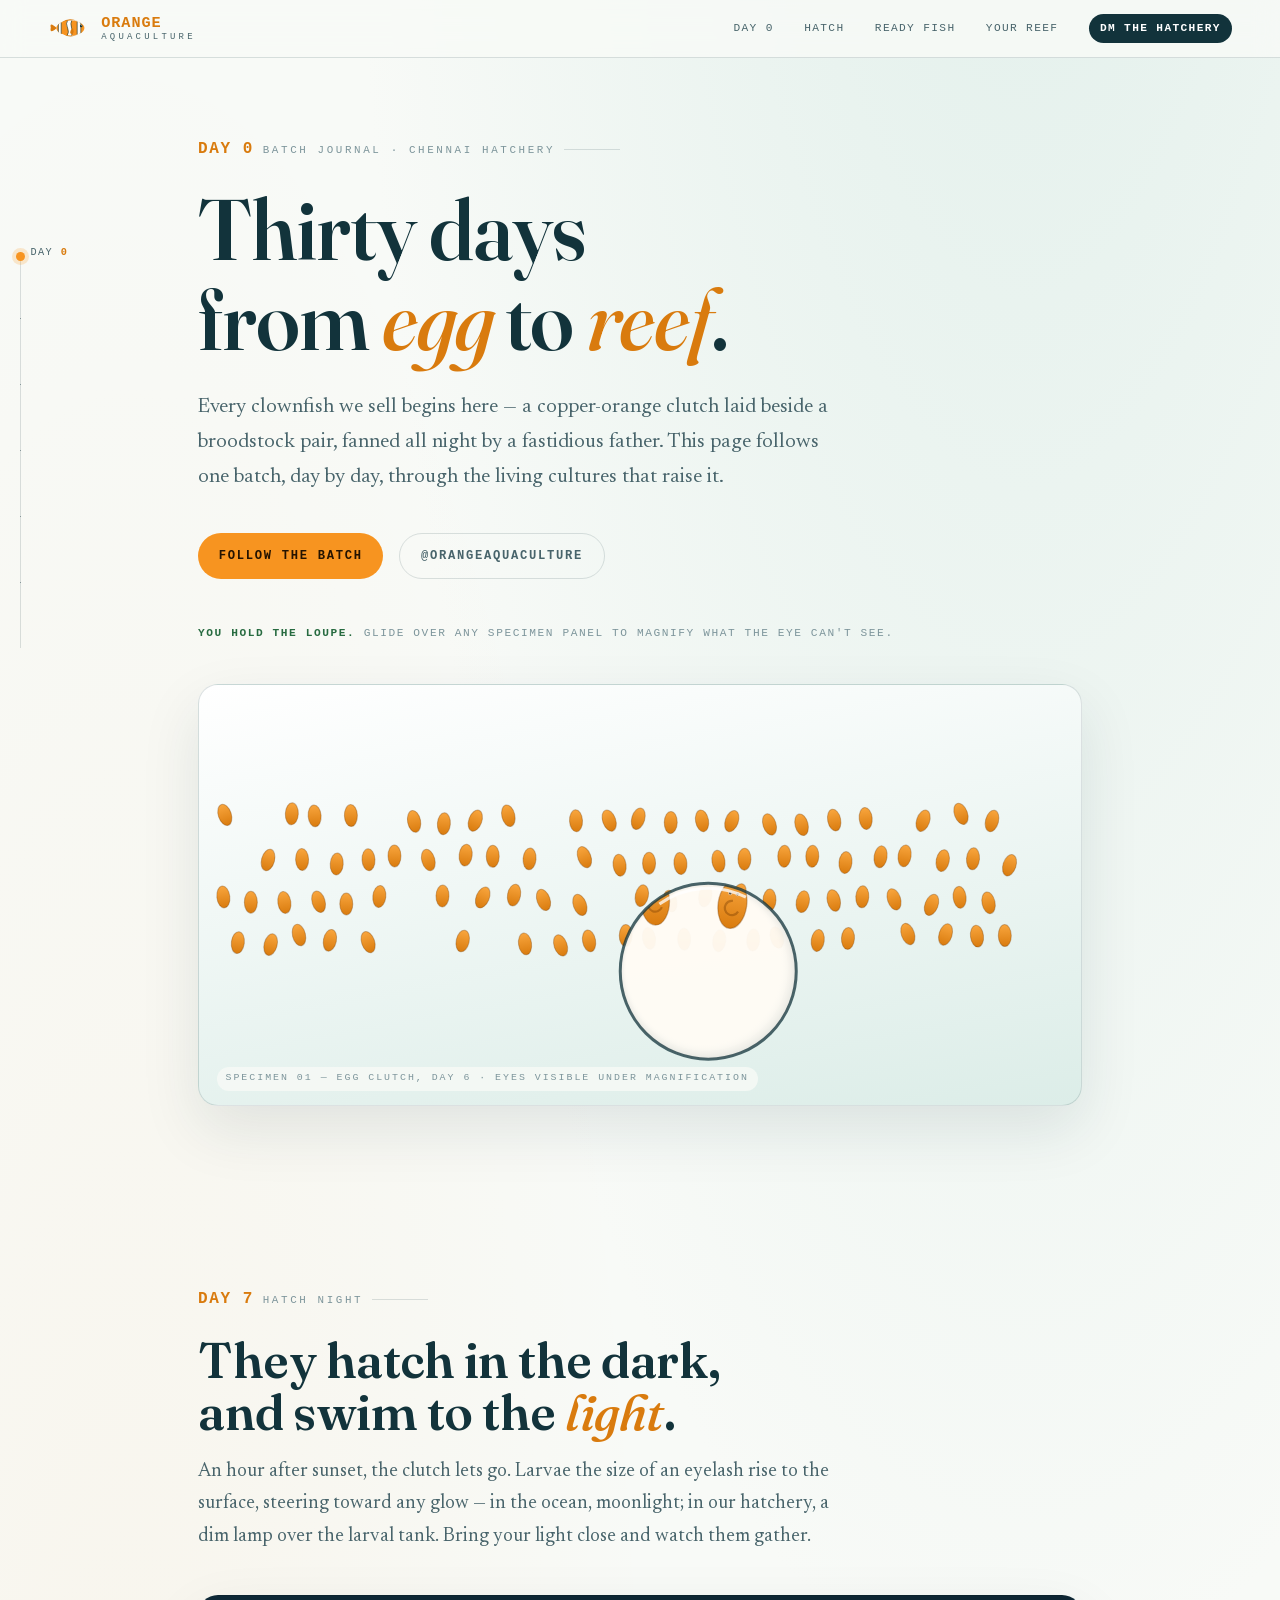
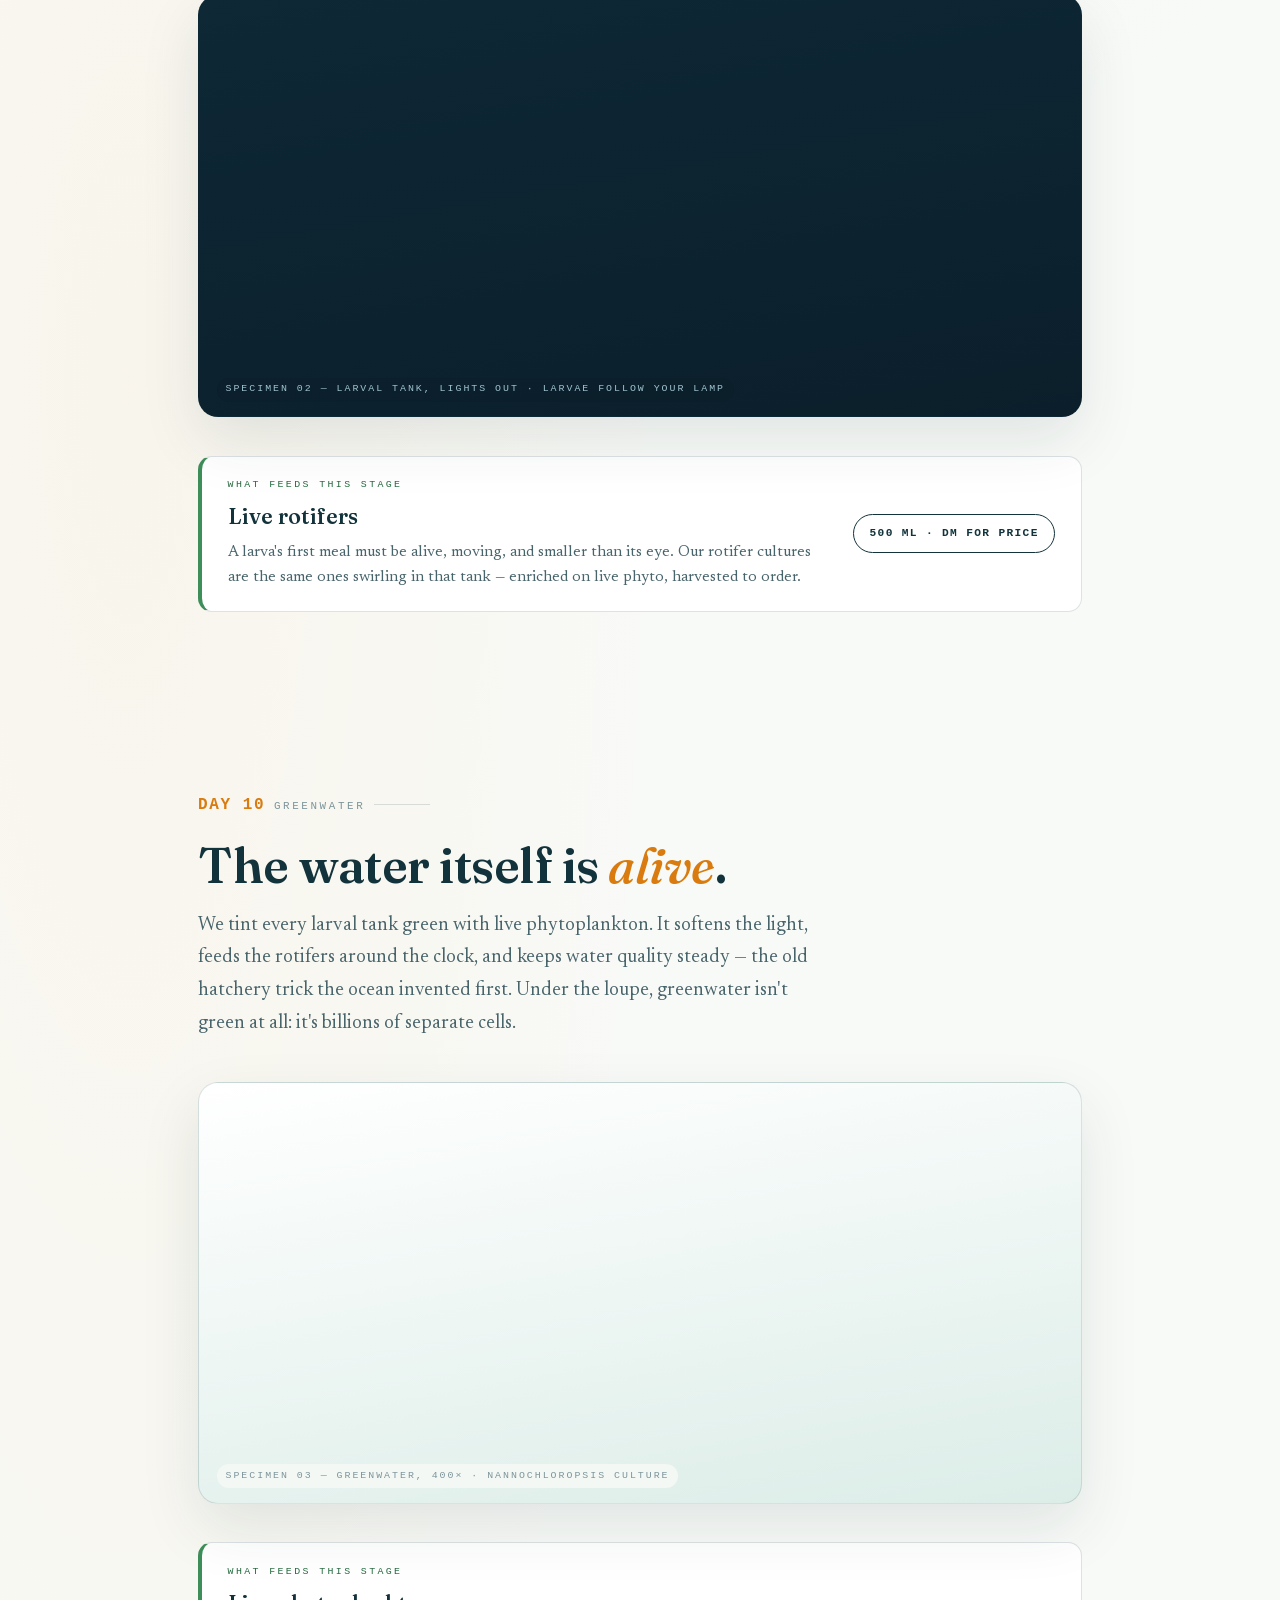
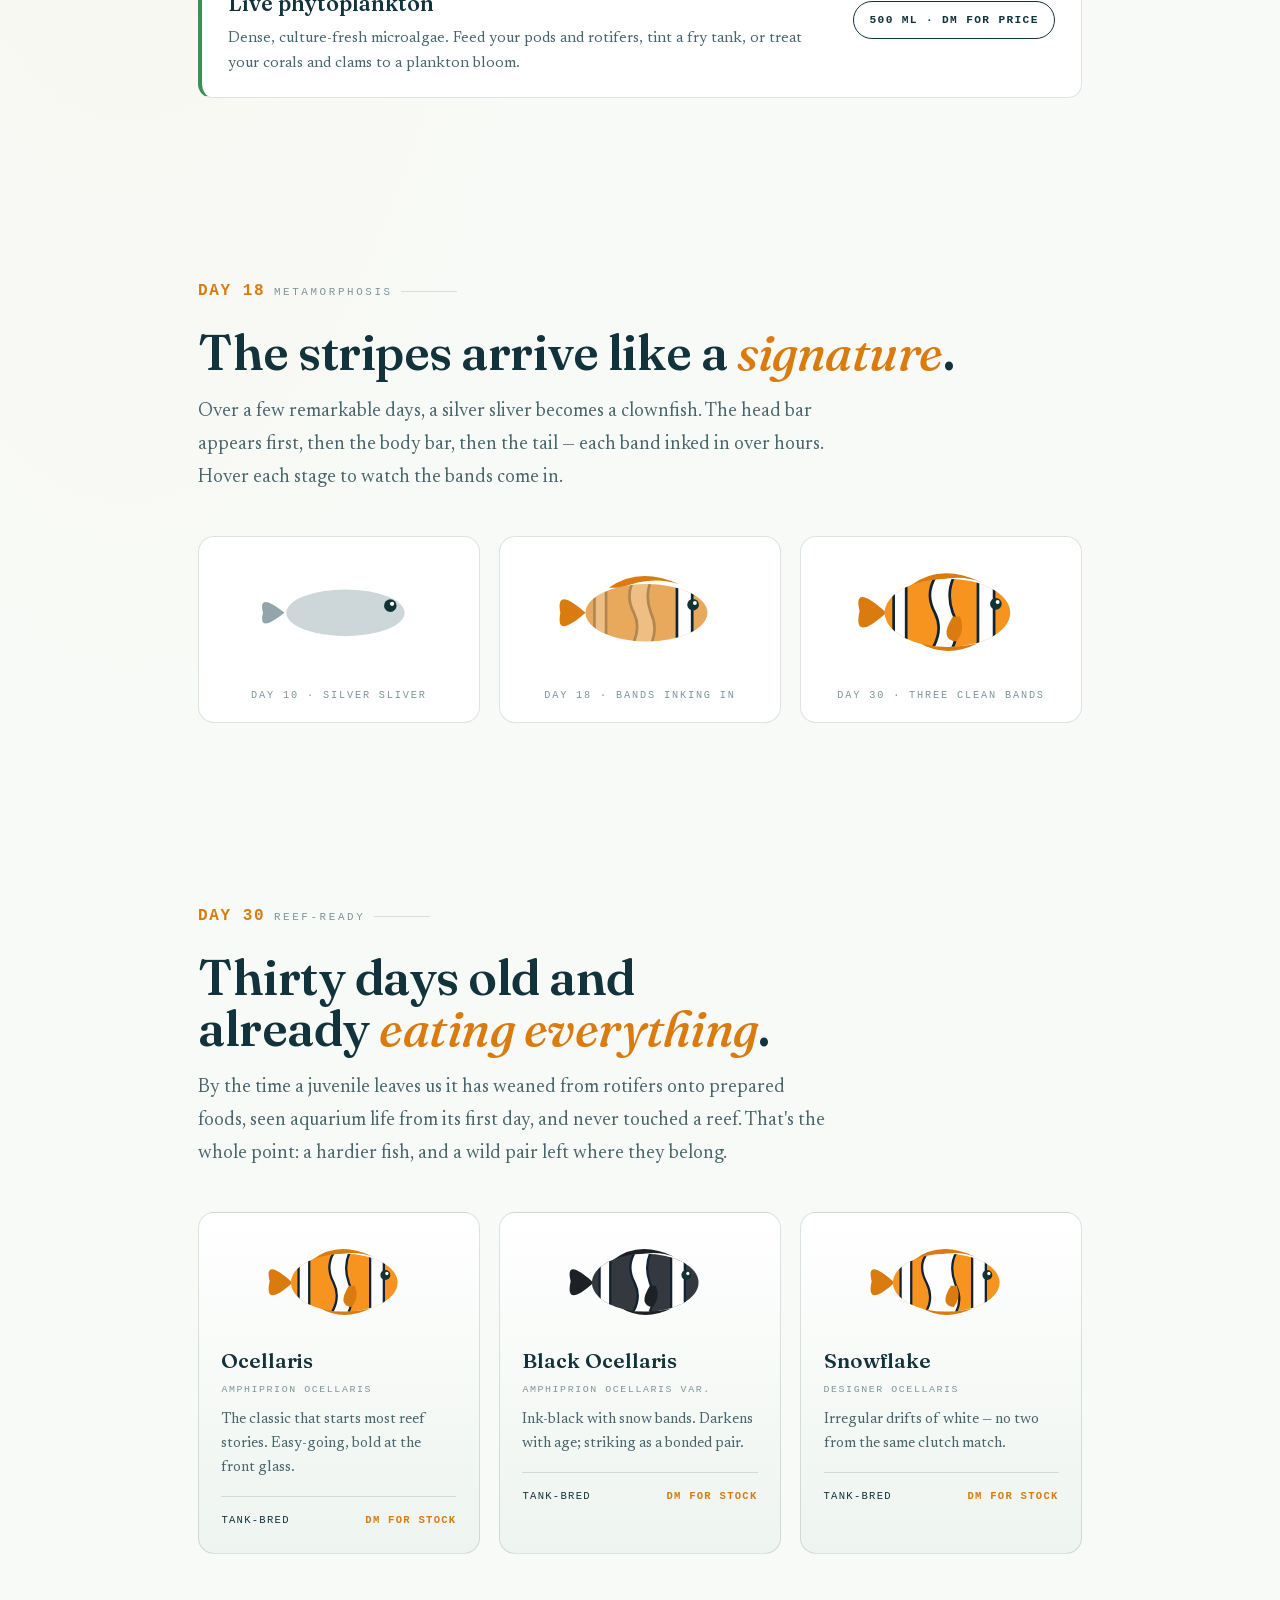
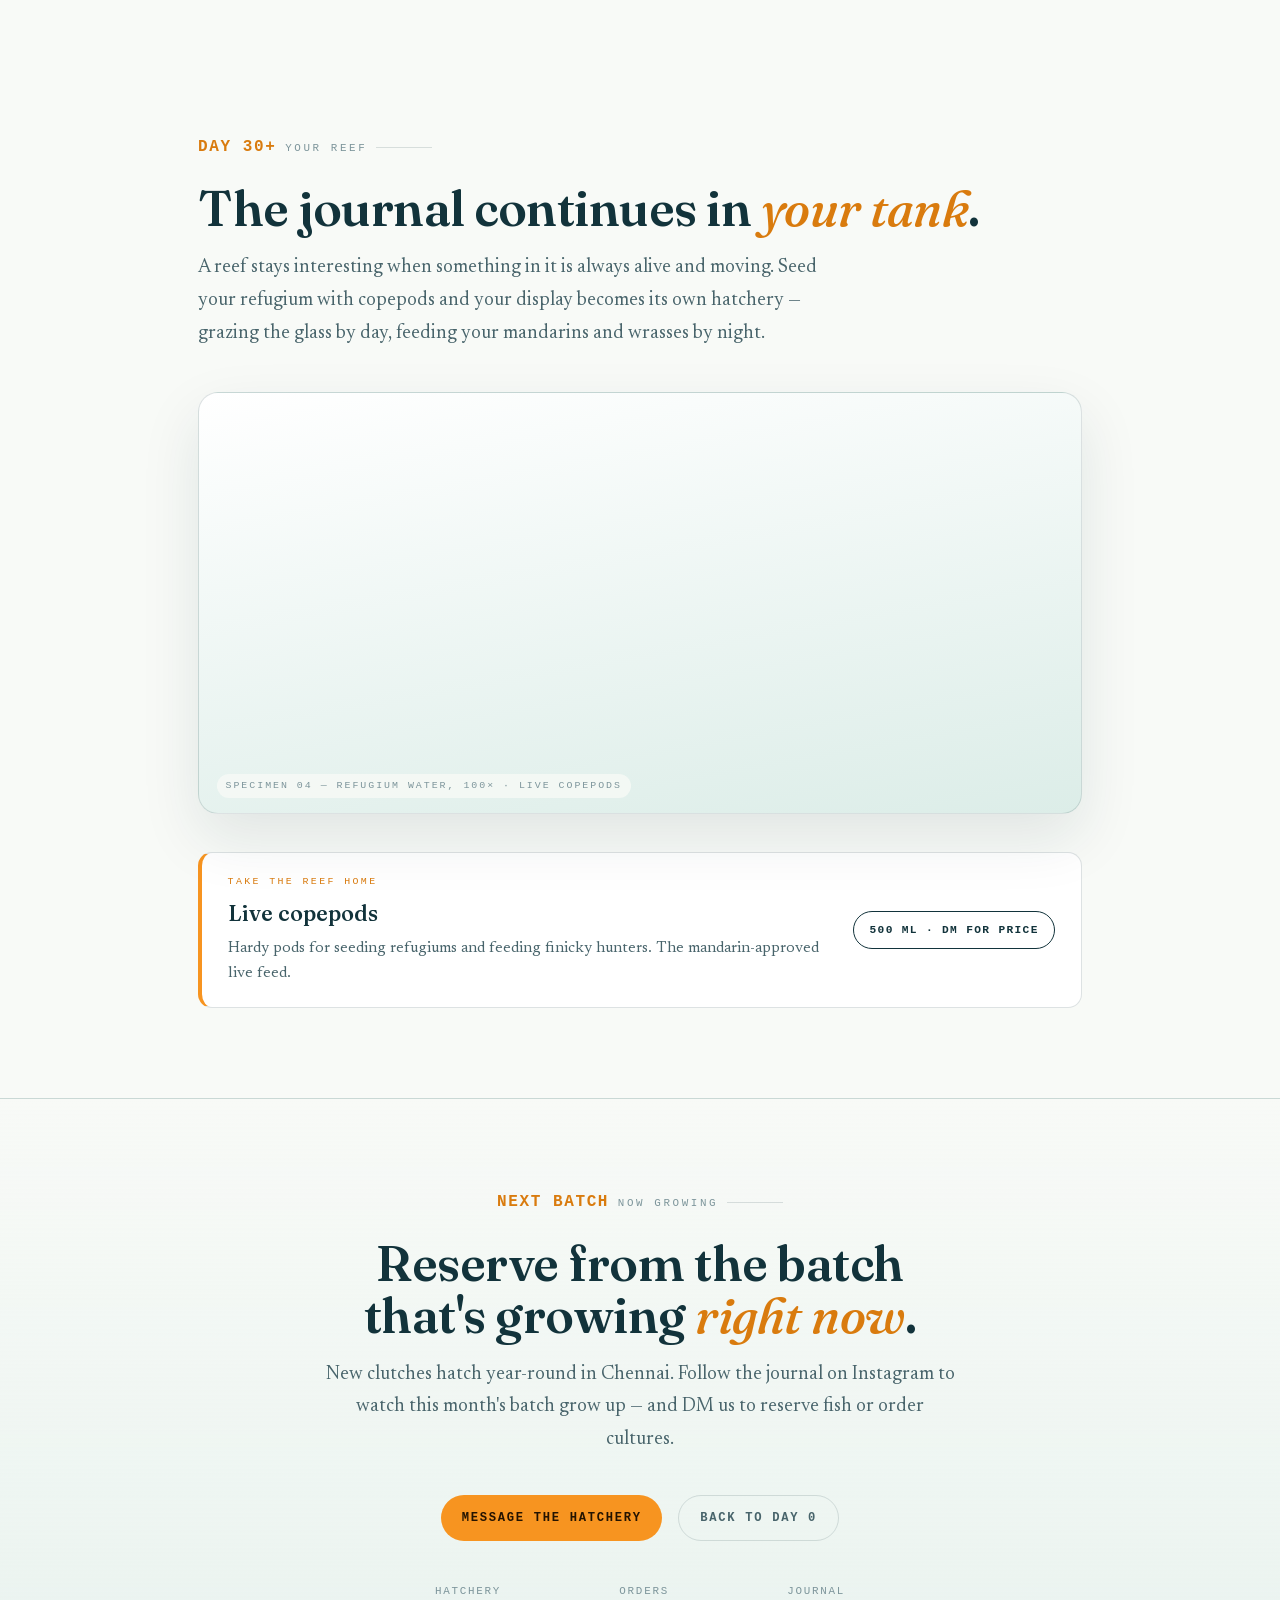
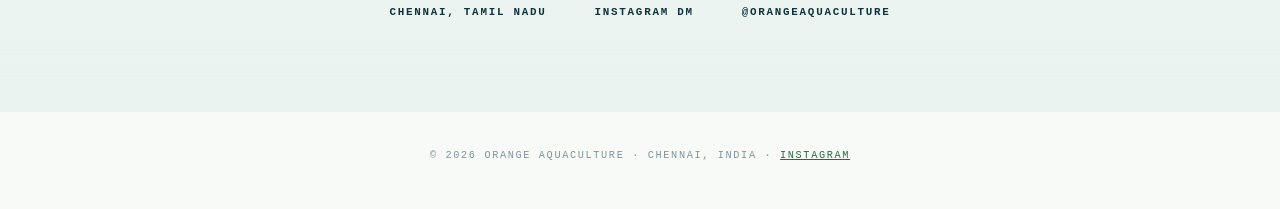
==== plan-b/index.html @ 7bdb4c9e "Orange Aquaculture storefront concepts: the dive (/) and the hatchery journal (/plan-b) Co-Authored-" ====
<!doctype html>
<html lang="en">
<head>
<meta charset="utf-8">
<meta name="viewport" content="width=device-width, initial-scale=1">
<meta name="theme-color" content="#f8faf7">
<meta name="description" content="Follow one clownfish batch from egg clutch to reef-ready juvenile at Orange Aquaculture's Chennai hatchery — and the live feed cultures that raise them.">
<title>Orange Aquaculture — Thirty Days from Egg to Reef</title>
<link rel="stylesheet" href="fonts.css">
<link rel="stylesheet" href="styles.css">
</head>
<body>

<header class="nav">
  <a class="brand" href="#top" aria-label="Orange Aquaculture — home">
    <svg viewBox="0 0 210 120" aria-hidden="true">
      <path fill="#d97b0e" d="M44,60 Q6,26 14,58 Q6,94 44,60 Z"/>
      <path fill="#d97b0e" d="M70,30 Q104,4 150,26 Q120,14 84,30 Z"/>
      <path fill="#d97b0e" d="M78,92 Q110,112 146,94 Q118,102 88,90 Z"/>
      <ellipse fill="#f79420" cx="112" cy="60" rx="70" ry="38"/>
      <clipPath id="navclip"><ellipse cx="112" cy="60" rx="70" ry="38"/></clipPath>
      <g clip-path="url(#navclip)" fill="#fdfefd" stroke="#123333" stroke-width="3">
        <rect x="146" y="16" width="18" height="88" rx="9"/>
        <path d="M100,18 q-14,20 -2,42 q10,20 -4,42 l22,0 q12,-22 2,-42 q-8,-22 2,-42 Z"/>
        <rect x="52" y="26" width="14" height="70" rx="7"/>
      </g>
      <path fill="#d97b0e" d="M118,64 Q102,90 122,92 Q132,80 126,64 Z"/>
      <circle cx="166" cy="50" r="6.5" fill="#123333"/>
      <circle cx="168" cy="48" r="2.2" fill="#fdfefd"/>
    </svg>
    <span class="brand-word">
      <span class="b1">ORANGE</span>
      <span class="b2">AQUACULTURE</span>
    </span>
  </a>
  <nav class="nav-links" aria-label="Primary">
    <a href="#day0">Day 0</a>
    <a href="#day7">Hatch</a>
    <a href="#day30">Ready fish</a>
    <a href="#beyond">Your reef</a>
    <a class="ig" href="https://www.instagram.com/orangeaquaculture" target="_blank" rel="noopener">DM the hatchery</a>
  </nav>
</header>

<main id="top">

  <!-- ============ HERO / DAY 0 ============ -->
  <section class="chapter hero" id="day0">
    <span class="day-tag reveal"><b>DAY 0</b> Batch journal &middot; Chennai hatchery</span>
    <h1 class="reveal">Thirty days from <em>egg</em> to <em>reef</em>.</h1>
    <p class="prose reveal">Every clownfish we sell begins here — a copper-orange clutch laid
      beside a broodstock pair, fanned all night by a fastidious father. This page follows one
      batch, day by day, through the living cultures that raise it.</p>
    <div class="hero-ctas reveal">
      <a class="btn btn-primary" href="#day7">Follow the batch</a>
      <a class="btn btn-ghost" href="https://www.instagram.com/orangeaquaculture" target="_blank" rel="noopener">@orangeaquaculture</a>
    </div>
    <p class="hero-hint reveal"><b>You hold the loupe.</b> Glide over any specimen panel to magnify what the eye can't see.</p>

    <figure class="specimen reveal" data-micro="eggs">
      <canvas></canvas>
      <figcaption class="specimen-caption">Specimen 01 — egg clutch, day 6 · eyes visible under magnification</figcaption>
    </figure>
  </section>

  <!-- ============ DAY 7 — HATCH NIGHT ============ -->
  <section class="chapter" id="day7">
    <span class="day-tag reveal"><b>DAY 7</b> Hatch night</span>
    <h2 class="reveal">They hatch in the dark, and swim to the <em>light</em>.</h2>
    <p class="prose reveal">An hour after sunset, the clutch lets go. Larvae the size of an
      eyelash rise to the surface, steering toward any glow — in the ocean, moonlight; in our
      hatchery, a dim lamp over the larval tank. Bring your light close and watch them gather.</p>

    <figure class="specimen specimen--night reveal" data-micro="larvae">
      <canvas></canvas>
      <figcaption class="specimen-caption">Specimen 02 — larval tank, lights out · larvae follow your lamp</figcaption>
    </figure>

    <div class="supply reveal">
      <div class="s-info">
        <span class="s-kicker">What feeds this stage</span>
        <h3>Live rotifers</h3>
        <p>A larva's first meal must be alive, moving, and smaller than its eye. Our rotifer
          cultures are the same ones swirling in that tank — enriched on live phyto, harvested to order.</p>
      </div>
      <a class="s-cta" href="https://www.instagram.com/orangeaquaculture" target="_blank" rel="noopener">500 ml &middot; DM for price</a>
    </div>
  </section>

  <!-- ============ DAY 10 — GREENWATER ============ -->
  <section class="chapter" id="day10">
    <span class="day-tag reveal"><b>DAY 10</b> Greenwater</span>
    <h2 class="reveal">The water itself is <em>alive</em>.</h2>
    <p class="prose reveal">We tint every larval tank green with live phytoplankton. It softens
      the light, feeds the rotifers around the clock, and keeps water quality steady — the
      old hatchery trick the ocean invented first. Under the loupe, greenwater isn't green at
      all: it's billions of separate cells.</p>

    <figure class="specimen reveal" data-micro="phyto">
      <canvas></canvas>
      <figcaption class="specimen-caption">Specimen 03 — greenwater, 400&times; · Nannochloropsis culture</figcaption>
    </figure>

    <div class="supply reveal">
      <div class="s-info">
        <span class="s-kicker">What feeds this stage</span>
        <h3>Live phytoplankton</h3>
        <p>Dense, culture-fresh microalgae. Feed your pods and rotifers, tint a fry tank, or
          treat your corals and clams to a plankton bloom.</p>
      </div>
      <a class="s-cta" href="https://www.instagram.com/orangeaquaculture" target="_blank" rel="noopener">500 ml &middot; DM for price</a>
    </div>
  </section>

  <!-- ============ DAY 18 — METAMORPHOSIS ============ -->
  <section class="chapter" id="day18">
    <span class="day-tag reveal"><b>DAY 18</b> Metamorphosis</span>
    <h2 class="reveal">The stripes arrive like a <em>signature</em>.</h2>
    <p class="prose reveal">Over a few remarkable days, a silver sliver becomes a clownfish.
      The head bar appears first, then the body bar, then the tail — each band inked in over
      hours. Hover each stage to watch the bands come in.</p>

    <div class="morph-row reveal">
      <figure class="morph morph--d10">
        <svg class="fish-svg" viewBox="0 0 210 120" role="img" aria-label="Day 10 larva, no bands yet">
          <path class="fin" d="M44,60 Q14,36 20,60 Q14,84 44,60 Z"/>
          <ellipse class="body" cx="112" cy="60" rx="66" ry="26" opacity="0.75"/>
          <clipPath id="m1"><ellipse cx="112" cy="60" rx="66" ry="26"/></clipPath>
          <g clip-path="url(#m1)">
            <rect class="band band-head" x="146" y="20" width="16" height="80" rx="8"/>
          </g>
          <circle cx="162" cy="52" r="7" fill="#123333"/>
          <circle cx="164" cy="50" r="2.4" fill="#fdfefd"/>
        </svg>
        <figcaption>Day 10 &middot; silver sliver</figcaption>
      </figure>
      <figure class="morph morph--d18">
        <svg class="fish-svg" viewBox="0 0 210 120" role="img" aria-label="Day 18, head band inked, others arriving">
          <path class="fin" d="M44,60 Q10,30 16,60 Q10,90 44,60 Z"/>
          <path class="fin" d="M70,32 Q104,8 148,28 Q118,18 84,32 Z"/>
          <ellipse class="body" cx="112" cy="60" rx="68" ry="32"/>
          <clipPath id="m2"><ellipse cx="112" cy="60" rx="68" ry="32"/></clipPath>
          <g clip-path="url(#m2)">
            <rect class="band band-head" x="146" y="18" width="17" height="84" rx="8"/>
            <path class="band band-mid" d="M100,20 q-13,19 -2,40 q9,19 -4,40 l21,0 q11,-21 2,-40 q-8,-21 2,-40 Z"/>
            <rect class="band band-tail" x="54" y="28" width="13" height="64" rx="6"/>
          </g>
          <circle cx="164" cy="51" r="6.5" fill="#123333"/>
          <circle cx="166" cy="49" r="2.2" fill="#fdfefd"/>
        </svg>
        <figcaption>Day 18 &middot; bands inking in</figcaption>
      </figure>
      <figure class="morph">
        <svg class="fish-svg" viewBox="0 0 210 120" role="img" aria-label="Day 30 juvenile with full bands">
          <path class="fin" d="M44,60 Q6,26 14,58 Q6,94 44,60 Z"/>
          <path class="fin" d="M70,30 Q104,4 150,26 Q120,14 84,30 Z"/>
          <path class="fin" d="M78,92 Q110,112 146,94 Q118,102 88,90 Z"/>
          <ellipse class="body" cx="112" cy="60" rx="70" ry="38"/>
          <clipPath id="m3"><ellipse cx="112" cy="60" rx="70" ry="38"/></clipPath>
          <g clip-path="url(#m3)">
            <rect class="band" x="146" y="16" width="18" height="88" rx="9"/>
            <path class="band" d="M100,18 q-14,20 -2,42 q10,20 -4,42 l22,0 q12,-22 2,-42 q-8,-22 2,-42 Z"/>
            <rect class="band" x="52" y="26" width="14" height="70" rx="7"/>
          </g>
          <path class="fin" d="M118,64 Q102,90 122,92 Q132,80 126,64 Z"/>
          <circle cx="166" cy="50" r="6.5" fill="#123333"/>
          <circle cx="168" cy="48" r="2.2" fill="#fdfefd"/>
        </svg>
        <figcaption>Day 30 &middot; three clean bands</figcaption>
      </figure>
    </div>
  </section>

  <!-- ============ DAY 30 — READY ============ -->
  <section class="chapter" id="day30">
    <span class="day-tag reveal"><b>DAY 30</b> Reef-ready</span>
    <h2 class="reveal">Thirty days old and already <em>eating everything</em>.</h2>
    <p class="prose reveal">By the time a juvenile leaves us it has weaned from rotifers onto
      prepared foods, seen aquarium life from its first day, and never touched a reef. That's
      the whole point: a hardier fish, and a wild pair left where they belong.</p>

    <div class="ready-row reveal">
      <article class="ready">
        <svg class="fish-svg" viewBox="0 0 210 120" role="img" aria-label="Ocellaris clownfish illustration">
          <path class="fin" d="M44,60 Q6,26 14,58 Q6,94 44,60 Z"/>
          <path class="fin" d="M70,30 Q104,4 150,26 Q120,14 84,30 Z"/>
          <path class="fin" d="M78,92 Q110,112 146,94 Q118,102 88,90 Z"/>
          <ellipse class="body" cx="112" cy="60" rx="70" ry="38"/>
          <clipPath id="r1"><ellipse cx="112" cy="60" rx="70" ry="38"/></clipPath>
          <g clip-path="url(#r1)">
            <rect class="band" x="146" y="16" width="18" height="88" rx="9"/>
            <path class="band band-mid" d="M100,18 q-14,20 -2,42 q10,20 -4,42 l22,0 q12,-22 2,-42 q-8,-22 2,-42 Z"/>
            <path class="band snow" d="M92,16 q-20,18 -6,44 q12,24 -6,46 l40,0 q16,-20 4,-44 q-10,-26 4,-46 Z"/>
            <rect class="band" x="52" y="26" width="14" height="70" rx="7"/>
          </g>
          <path class="fin" d="M118,64 Q102,90 122,92 Q132,80 126,64 Z"/>
          <circle cx="166" cy="50" r="6.5" fill="#123333"/>
          <circle cx="168" cy="48" r="2.2" fill="#fdfefd"/>
        </svg>
        <h3>Ocellaris</h3>
        <p class="sci">Amphiprion ocellaris</p>
        <p>The classic that starts most reef stories. Easy-going, bold at the front glass.</p>
        <div class="r-foot"><span>Tank-bred</span><a href="https://www.instagram.com/orangeaquaculture" target="_blank" rel="noopener">DM for stock</a></div>
      </article>

      <article class="ready ready--black">
        <svg class="fish-svg" viewBox="0 0 210 120" role="img" aria-label="Black Ocellaris clownfish illustration">
          <path class="fin" d="M44,60 Q6,26 14,58 Q6,94 44,60 Z"/>
          <path class="fin" d="M70,30 Q104,4 150,26 Q120,14 84,30 Z"/>
          <path class="fin" d="M78,92 Q110,112 146,94 Q118,102 88,90 Z"/>
          <ellipse class="body" cx="112" cy="60" rx="70" ry="38"/>
          <clipPath id="r2"><ellipse cx="112" cy="60" rx="70" ry="38"/></clipPath>
          <g clip-path="url(#r2)">
            <rect class="band" x="146" y="16" width="18" height="88" rx="9"/>
            <path class="band band-mid" d="M100,18 q-14,20 -2,42 q10,20 -4,42 l22,0 q12,-22 2,-42 q-8,-22 2,-42 Z"/>
            <path class="band snow" d="M92,16 q-20,18 -6,44 q12,24 -6,46 l40,0 q16,-20 4,-44 q-10,-26 4,-46 Z"/>
            <rect class="band" x="52" y="26" width="14" height="70" rx="7"/>
          </g>
          <path class="fin" d="M118,64 Q102,90 122,92 Q132,80 126,64 Z"/>
          <circle cx="166" cy="50" r="6.5" fill="#123333"/>
          <circle cx="168" cy="48" r="2.2" fill="#fdfefd"/>
        </svg>
        <h3>Black Ocellaris</h3>
        <p class="sci">Amphiprion ocellaris var.</p>
        <p>Ink-black with snow bands. Darkens with age; striking as a bonded pair.</p>
        <div class="r-foot"><span>Tank-bred</span><a href="https://www.instagram.com/orangeaquaculture" target="_blank" rel="noopener">DM for stock</a></div>
      </article>

      <article class="ready ready--snow">
        <svg class="fish-svg" viewBox="0 0 210 120" role="img" aria-label="Snowflake clownfish illustration">
          <path class="fin" d="M44,60 Q6,26 14,58 Q6,94 44,60 Z"/>
          <path class="fin" d="M70,30 Q104,4 150,26 Q120,14 84,30 Z"/>
          <path class="fin" d="M78,92 Q110,112 146,94 Q118,102 88,90 Z"/>
          <ellipse class="body" cx="112" cy="60" rx="70" ry="38"/>
          <clipPath id="r3"><ellipse cx="112" cy="60" rx="70" ry="38"/></clipPath>
          <g clip-path="url(#r3)">
            <rect class="band" x="146" y="16" width="18" height="88" rx="9"/>
            <path class="band band-mid" d="M100,18 q-14,20 -2,42 q10,20 -4,42 l22,0 q12,-22 2,-42 q-8,-22 2,-42 Z"/>
            <path class="band snow" d="M92,16 q-20,18 -6,44 q12,24 -6,46 l40,0 q16,-20 4,-44 q-10,-26 4,-46 Z"/>
            <rect class="band" x="52" y="26" width="14" height="70" rx="7"/>
          </g>
          <path class="fin" d="M118,64 Q102,90 122,92 Q132,80 126,64 Z"/>
          <circle cx="166" cy="50" r="6.5" fill="#123333"/>
          <circle cx="168" cy="48" r="2.2" fill="#fdfefd"/>
        </svg>
        <h3>Snowflake</h3>
        <p class="sci">Designer ocellaris</p>
        <p>Irregular drifts of white — no two from the same clutch match.</p>
        <div class="r-foot"><span>Tank-bred</span><a href="https://www.instagram.com/orangeaquaculture" target="_blank" rel="noopener">DM for stock</a></div>
      </article>
    </div>
  </section>

  <!-- ============ BEYOND — YOUR REEF ============ -->
  <section class="chapter" id="beyond">
    <span class="day-tag reveal"><b>DAY 30+</b> Your reef</span>
    <h2 class="reveal">The journal continues in <em>your tank</em>.</h2>
    <p class="prose reveal">A reef stays interesting when something in it is always alive and
      moving. Seed your refugium with copepods and your display becomes its own hatchery —
      grazing the glass by day, feeding your mandarins and wrasses by night.</p>

    <figure class="specimen reveal" data-micro="pods">
      <canvas></canvas>
      <figcaption class="specimen-caption">Specimen 04 — refugium water, 100&times; · live copepods</figcaption>
    </figure>

    <div class="supply supply--orange reveal">
      <div class="s-info">
        <span class="s-kicker">Take the reef home</span>
        <h3>Live copepods</h3>
        <p>Hardy pods for seeding refugiums and feeding finicky hunters. The mandarin-approved live feed.</p>
      </div>
      <a class="s-cta" href="https://www.instagram.com/orangeaquaculture" target="_blank" rel="noopener">500 ml &middot; DM for price</a>
    </div>
  </section>

  <!-- ============ CLOSING ============ -->
  <section class="closing">
    <div class="chapter">
      <span class="day-tag reveal" style="justify-content:center"><b>NEXT BATCH</b> now growing</span>
      <h2 class="reveal">Reserve from the batch that's growing <em>right now</em>.</h2>
      <p class="prose reveal">New clutches hatch year-round in Chennai. Follow the journal on
        Instagram to watch this month's batch grow up — and DM us to reserve fish or order cultures.</p>
      <div class="hero-ctas reveal">
        <a class="btn btn-primary" href="https://www.instagram.com/orangeaquaculture" target="_blank" rel="noopener">Message the hatchery</a>
        <a class="btn btn-ghost" href="#top">Back to day 0</a>
      </div>
      <div class="closing-meta reveal">
        <span>Hatchery<b>Chennai, Tamil Nadu</b></span>
        <span>Orders<b>Instagram DM</b></span>
        <span>Journal<b>@orangeaquaculture</b></span>
      </div>
    </div>
  </section>

</main>

<footer>
  &copy; 2026 Orange Aquaculture &middot; Chennai, India &middot;
  <a href="https://www.instagram.com/orangeaquaculture" target="_blank" rel="noopener">Instagram</a>
</footer>

<aside class="rail" aria-hidden="true">
  <div class="rail-track"></div>
  <div class="rail-marker" id="railMarker">
    <span class="rail-read">DAY&nbsp;<b id="dayNum">0</b></span>
  </div>
</aside>

<script src="app.js"></script>
</body>
</html>
---- plan-b/fonts.css ----
/* fraunces italic */
@font-face {
  font-family: 'Fraunces';
  font-style: italic;
  font-weight: 100 900;
  font-display: swap;
  src: url(fonts/fraunces-italic.woff2) format('woff2');
  unicode-range: U+0000-00FF, U+0131, U+0152-0153, U+02BB-02BC, U+02C6, U+02DA, U+02DC, U+0304, U+0308, U+0329, U+2000-206F, U+20AC, U+2122, U+2191, U+2193, U+2212, U+2215, U+FEFF, U+FFFD;
}
/* fraunces normal */
@font-face {
  font-family: 'Fraunces';
  font-style: normal;
  font-weight: 100 900;
  font-display: swap;
  src: url(fonts/fraunces-normal.woff2) format('woff2');
  unicode-range: U+0000-00FF, U+0131, U+0152-0153, U+02BB-02BC, U+02C6, U+02DA, U+02DC, U+0304, U+0308, U+0329, U+2000-206F, U+20AC, U+2122, U+2191, U+2193, U+2212, U+2215, U+FEFF, U+FFFD;
}
/* newsreader italic */
@font-face {
  font-family: 'Newsreader';
  font-style: italic;
  font-weight: 200 800;
  font-display: swap;
  src: url(fonts/newsreader-italic.woff2) format('woff2');
  unicode-range: U+0000-00FF, U+0131, U+0152-0153, U+02BB-02BC, U+02C6, U+02DA, U+02DC, U+0304, U+0308, U+0329, U+2000-206F, U+20AC, U+2122, U+2191, U+2193, U+2212, U+2215, U+FEFF, U+FFFD;
}
/* newsreader normal */
@font-face {
  font-family: 'Newsreader';
  font-style: normal;
  font-weight: 200 800;
  font-display: swap;
  src: url(fonts/newsreader-normal.woff2) format('woff2');
  unicode-range: U+0000-00FF, U+0131, U+0152-0153, U+02BB-02BC, U+02C6, U+02DA, U+02DC, U+0304, U+0308, U+0329, U+2000-206F, U+20AC, U+2122, U+2191, U+2193, U+2212, U+2215, U+FEFF, U+FFFD;
}
---- plan-b/styles.css ----
/* ORANGE AQUACULTURE — Plan B: "Thirty days from egg to reef"
   A sunlit hatchery journal. Light, editorial, committed single theme. */

:root {
  --foam: #f8faf7;
  --foam-2: #eef4ef;
  --glass: #dcede8;
  --ink: #12333b;
  --ink-soft: #48646b;
  --ink-faint: #7d959b;
  --green: #3e8e5a;
  --green-deep: #276b40;
  --orange: #f79420;
  --orange-deep: #d97b0e;
  --night: #0b1f2b;
  --line: rgba(18, 51, 59, 0.14);

  --display: "Fraunces", "Iowan Old Style", Georgia, serif;
  --serif: "Newsreader", "Iowan Old Style", Georgia, serif;
  --mono: ui-monospace, "SF Mono", "Cascadia Code", Menlo, Consolas, monospace;
}

* { box-sizing: border-box; margin: 0; padding: 0; }

html { scroll-behavior: smooth; }

body {
  font-family: var(--serif);
  background:
    radial-gradient(90% 60% at 80% -10%, rgba(220, 237, 232, 0.9), transparent 60%),
    radial-gradient(70% 50% at 10% 30%, rgba(247, 148, 32, 0.05), transparent 60%),
    var(--foam);
  color: var(--ink);
  line-height: 1.65;
  overflow-x: hidden;
}

::selection { background: var(--orange); color: #fff; }

a { color: var(--green-deep); }
a:focus-visible, button:focus-visible {
  outline: 2px solid var(--orange);
  outline-offset: 3px;
  border-radius: 4px;
}

/* ---------- nav ---------- */

.nav {
  position: fixed;
  inset: 0 0 auto 0;
  z-index: 20;
  display: flex;
  align-items: center;
  justify-content: space-between;
  gap: 1.5rem;
  padding: 0.85rem clamp(1.2rem, 4vw, 3rem);
  background: rgba(248, 250, 247, 0.82);
  -webkit-backdrop-filter: blur(12px);
  backdrop-filter: blur(12px);
  border-bottom: 1px solid var(--line);
}

.brand { display: flex; align-items: center; gap: 0.7rem; text-decoration: none; }
.brand svg { width: 42px; height: auto; flex: none; }
.brand-word { font-family: var(--mono); line-height: 1.15; letter-spacing: 0.06em; }
.brand-word .b1 { display: block; font-size: 0.95rem; font-weight: 700; color: var(--orange-deep); }
.brand-word .b2 { display: block; font-size: 0.56rem; letter-spacing: 0.36em; color: var(--ink-soft); }

.nav-links {
  display: flex;
  align-items: center;
  gap: clamp(0.9rem, 2.5vw, 1.9rem);
  font-family: var(--mono);
  font-size: 0.7rem;
  letter-spacing: 0.12em;
  text-transform: uppercase;
}
.nav-links a { color: var(--ink-soft); text-decoration: none; }
.nav-links a:hover { color: var(--orange-deep); }
.nav-links .ig {
  color: #fff;
  background: var(--ink);
  padding: 0.5em 1em;
  border-radius: 999px;
  font-weight: 700;
}
.nav-links .ig:hover { background: var(--orange-deep); color: #fff; }
@media (max-width: 760px) { .nav-links a:not(.ig) { display: none; } }

/* ---------- layout ---------- */

main { position: relative; }

.chapter {
  max-width: 980px;
  margin: 0 auto;
  padding: clamp(4rem, 10vh, 7.5rem) clamp(1.2rem, 5vw, 3rem);
}

.day-tag {
  display: inline-flex;
  align-items: baseline;
  gap: 0.8em;
  font-family: var(--mono);
  font-size: 0.68rem;
  letter-spacing: 0.24em;
  text-transform: uppercase;
  color: var(--ink-faint);
  margin-bottom: 1.4rem;
}
.day-tag b {
  font-size: 1rem;
  color: var(--orange-deep);
  font-weight: 700;
  letter-spacing: 0.1em;
}
.day-tag::after {
  content: "";
  width: 56px;
  height: 1px;
  background: var(--line);
  align-self: center;
}

h1, h2 {
  font-family: var(--display);
  font-weight: 580;
  font-optical-sizing: auto;
  font-variation-settings: "SOFT" 20, "WONK" 1;
  line-height: 1.04;
  letter-spacing: -0.01em;
  text-wrap: balance;
  color: var(--ink);
}
h2 { font-size: clamp(1.9rem, 4.6vw, 3.1rem); margin-bottom: 1.1rem; }
h2 em, h1 em { font-style: italic; font-weight: 500; color: var(--orange-deep); }

.prose {
  max-width: 58ch;
  font-size: clamp(1.05rem, 1.6vw, 1.2rem);
  font-optical-sizing: auto;
  line-height: 1.7;
  color: var(--ink-soft);
}
.prose + .prose { margin-top: 0.9rem; }

/* ---------- hero ---------- */

.hero {
  min-height: 92svh;
  display: flex;
  flex-direction: column;
  justify-content: center;
  padding-top: 8.5rem;
}

.hero h1 {
  font-size: clamp(2.6rem, 7.2vw, 5.4rem);
  max-width: 16ch;
  margin-bottom: 1.6rem;
}

.hero .prose { font-size: clamp(1.05rem, 1.8vw, 1.28rem); }

.hero-ctas { display: flex; flex-wrap: wrap; gap: 1rem; margin-top: 2.4rem; }

.btn {
  display: inline-flex;
  align-items: center;
  font-family: var(--mono);
  font-size: 0.76rem;
  font-weight: 700;
  letter-spacing: 0.14em;
  text-transform: uppercase;
  padding: 1em 1.7em;
  border-radius: 999px;
  text-decoration: none;
  transition: transform 0.25s ease, box-shadow 0.25s ease, background 0.25s ease;
}
.btn-primary { background: var(--orange); color: #241300; }
.btn-primary:hover { transform: translateY(-2px); box-shadow: 0 10px 30px rgba(247, 148, 32, 0.35); }
.btn-ghost { border: 1px solid var(--line); color: var(--ink-soft); }
.btn-ghost:hover { border-color: var(--orange-deep); color: var(--orange-deep); transform: translateY(-2px); }

.hero-hint {
  margin-top: 2.8rem;
  font-family: var(--mono);
  font-size: 0.7rem;
  letter-spacing: 0.14em;
  text-transform: uppercase;
  color: var(--ink-faint);
}
.hero-hint b { color: var(--green-deep); font-weight: 700; }

/* ---------- specimen panels (loupe canvases) ---------- */

.specimen {
  position: relative;
  margin-top: 2.6rem;
  border: 1px solid var(--line);
  border-radius: 20px;
  overflow: hidden;
  background: linear-gradient(170deg, #ffffff, var(--glass));
  box-shadow: 0 24px 60px rgba(18, 51, 59, 0.10);
  cursor: none;
}
.specimen canvas { display: block; width: 100%; height: clamp(260px, 38vw, 420px); }
.specimen--night { background: linear-gradient(170deg, #0e2836, var(--night)); }

.specimen-caption {
  position: absolute;
  left: 1.1rem;
  bottom: 0.9rem;
  font-family: var(--mono);
  font-size: 0.62rem;
  letter-spacing: 0.2em;
  text-transform: uppercase;
  color: var(--ink-faint);
  background: rgba(248, 250, 247, 0.8);
  padding: 0.4em 0.9em;
  border-radius: 999px;
  pointer-events: none;
}
.specimen--night .specimen-caption {
  color: #9fc3cf;
  background: rgba(11, 31, 43, 0.7);
}

/* ---------- product asides ---------- */

.supply {
  margin-top: 2.4rem;
  display: flex;
  flex-wrap: wrap;
  align-items: center;
  gap: 1.2rem 2rem;
  border: 1px solid var(--line);
  border-left: 4px solid var(--green);
  border-radius: 14px;
  padding: 1.3rem 1.6rem;
  background: #fff;
}
.supply.supply--orange { border-left-color: var(--orange); }
.supply .s-info { flex: 1 1 320px; }
.supply .s-kicker {
  font-family: var(--mono);
  font-size: 0.62rem;
  letter-spacing: 0.24em;
  text-transform: uppercase;
  color: var(--green-deep);
  display: block;
  margin-bottom: 0.35rem;
}
.supply--orange .s-kicker { color: var(--orange-deep); }
.supply h3 { font-family: var(--display); font-size: 1.35rem; font-weight: 560; }
.supply p { font-size: 0.95rem; color: var(--ink-soft); margin-top: 0.3rem; }
.supply .s-cta {
  font-family: var(--mono);
  font-size: 0.7rem;
  font-weight: 700;
  letter-spacing: 0.12em;
  text-transform: uppercase;
  white-space: nowrap;
  color: var(--ink);
  text-decoration: none;
  border: 1px solid var(--ink);
  border-radius: 999px;
  padding: 0.8em 1.4em;
  transition: background 0.25s ease, color 0.25s ease;
}
.supply .s-cta:hover { background: var(--ink); color: var(--foam); }

/* ---------- metamorphosis strip ---------- */

.morph-row {
  margin-top: 2.6rem;
  display: grid;
  grid-template-columns: repeat(auto-fit, minmax(180px, 1fr));
  gap: 1.2rem;
}
.morph {
  border: 1px solid var(--line);
  border-radius: 16px;
  background: #fff;
  padding: 1.4rem 1.2rem 1.1rem;
  text-align: center;
  transition: transform 0.3s ease, box-shadow 0.3s ease;
}
.morph:hover { transform: translateY(-4px); box-shadow: 0 18px 40px rgba(18, 51, 59, 0.12); }
.morph svg { width: 78%; max-width: 190px; height: auto; }
.morph figcaption {
  margin-top: 0.7rem;
  font-family: var(--mono);
  font-size: 0.64rem;
  letter-spacing: 0.18em;
  text-transform: uppercase;
  color: var(--ink-faint);
}
.morph .band { opacity: var(--band-o, 1); transition: opacity 0.6s ease; }
.morph--d10 .band { --band-o: 0; }
.morph--d18 .band-mid, .morph--d18 .band-tail { --band-o: 0.25; }
.morph--d10:hover .band-head { --band-o: 0.5; }
.morph--d18:hover .band { --band-o: 1; }

.fish-svg .body { fill: var(--orange); }
.fish-svg .fin { fill: var(--orange-deep); }
.fish-svg .band { fill: #fdfefd; stroke: #123; stroke-width: 3; }

/* day 10: still a silver sliver — colour arrives with metamorphosis */
.morph--d10 .body { fill: #bcc8cd; }
.morph--d10 .fin { fill: #93a5ab; }
.morph--d18 .body { fill: #e8a95c; }

/* ---------- ready cards ---------- */

.ready-row {
  margin-top: 2.6rem;
  display: grid;
  grid-template-columns: repeat(auto-fit, minmax(230px, 1fr));
  gap: 1.2rem;
}
.ready {
  border: 1px solid var(--line);
  border-radius: 16px;
  background: linear-gradient(180deg, #ffffff, var(--foam-2));
  padding: 1.5rem 1.4rem;
  transition: transform 0.3s ease, box-shadow 0.3s ease;
}
.ready:hover { transform: translateY(-4px); box-shadow: 0 18px 44px rgba(18, 51, 59, 0.13); }
.ready svg { width: 68%; max-width: 180px; display: block; margin: 0 auto 1rem; }
.ready h3 { font-family: var(--display); font-size: 1.3rem; font-weight: 560; }
.ready .sci {
  font-family: var(--mono);
  font-size: 0.62rem;
  letter-spacing: 0.16em;
  text-transform: uppercase;
  color: var(--ink-faint);
  margin: 0.2rem 0 0.6rem;
}
.ready p { font-size: 0.92rem; color: var(--ink-soft); }
.ready .r-foot {
  margin-top: 1rem;
  padding-top: 0.9rem;
  border-top: 1px solid var(--line);
  font-family: var(--mono);
  font-size: 0.66rem;
  letter-spacing: 0.12em;
  text-transform: uppercase;
  display: flex;
  justify-content: space-between;
}
.ready .r-foot a { color: var(--orange-deep); font-weight: 700; text-decoration: none; }
.ready .r-foot a:hover { color: var(--ink); }
.ready--black .fish-svg .body { fill: #33393f; }
.ready--black .fish-svg .fin { fill: #1d2126; }
.ready--snow .fish-svg .band-mid { display: none; }
.ready--snow .fish-svg .snow { display: block; }
.fish-svg .snow { display: none; }

/* ---------- closing ---------- */

.closing {
  border-top: 1px solid var(--line);
  background: linear-gradient(180deg, transparent, rgba(220, 237, 232, 0.55));
}
.closing .chapter { text-align: center; }
.closing h2 { max-width: 22ch; margin-inline: auto; }
.closing .prose { margin-inline: auto; }
.closing .hero-ctas { justify-content: center; }
.closing-meta {
  margin-top: 2.6rem;
  display: flex;
  justify-content: center;
  flex-wrap: wrap;
  gap: 1.4rem 3rem;
  font-family: var(--mono);
  font-size: 0.68rem;
  letter-spacing: 0.16em;
  text-transform: uppercase;
  color: var(--ink-faint);
}
.closing-meta b { display: block; color: var(--ink); font-weight: 600; margin-top: 0.3em; }

footer {
  padding: 2.2rem clamp(1.2rem, 5vw, 3rem) 2.8rem;
  text-align: center;
  font-family: var(--mono);
  font-size: 0.64rem;
  letter-spacing: 0.16em;
  text-transform: uppercase;
  color: var(--ink-faint);
}
footer a { color: var(--green-deep); }

/* ---------- day rail ---------- */

.rail {
  position: fixed;
  left: clamp(0.7rem, 1.6vw, 1.4rem);
  top: 50%;
  transform: translateY(-50%);
  height: 44vh;
  z-index: 6;
  pointer-events: none;
}
.rail-track {
  width: 1px;
  height: 100%;
  background:
    repeating-linear-gradient(rgba(18, 51, 59, 0.4) 0 1px, transparent 1px calc(44vh / 6)),
    rgba(18, 51, 59, 0.14);
}
.rail-marker {
  position: absolute;
  left: -4px;
  top: 0;
  width: 9px;
  height: 9px;
  border-radius: 50%;
  background: var(--orange);
  box-shadow: 0 0 0 4px rgba(247, 148, 32, 0.2);
}
.rail-read {
  position: absolute;
  left: 14px;
  top: 0;
  transform: translateY(-50%);
  font-family: var(--mono);
  font-size: 0.64rem;
  letter-spacing: 0.14em;
  color: var(--ink-soft);
  white-space: nowrap;
  font-variant-numeric: tabular-nums;
}
.rail-read b { color: var(--orange-deep); }
@media (max-width: 900px) { .rail { display: none; } }

/* ---------- reveal ---------- */

.reveal {
  opacity: 0;
  transform: translateY(22px);
  transition: opacity 0.85s ease, transform 0.85s ease;
}
.reveal.in { opacity: 1; transform: none; }
.reveal:nth-child(2) { transition-delay: 0.1s; }
.reveal:nth-child(3) { transition-delay: 0.2s; }

@media (prefers-reduced-motion: reduce) {
  html { scroll-behavior: auto; }
  .reveal { opacity: 1; transform: none; transition: none; }
  .specimen { cursor: default; }
}
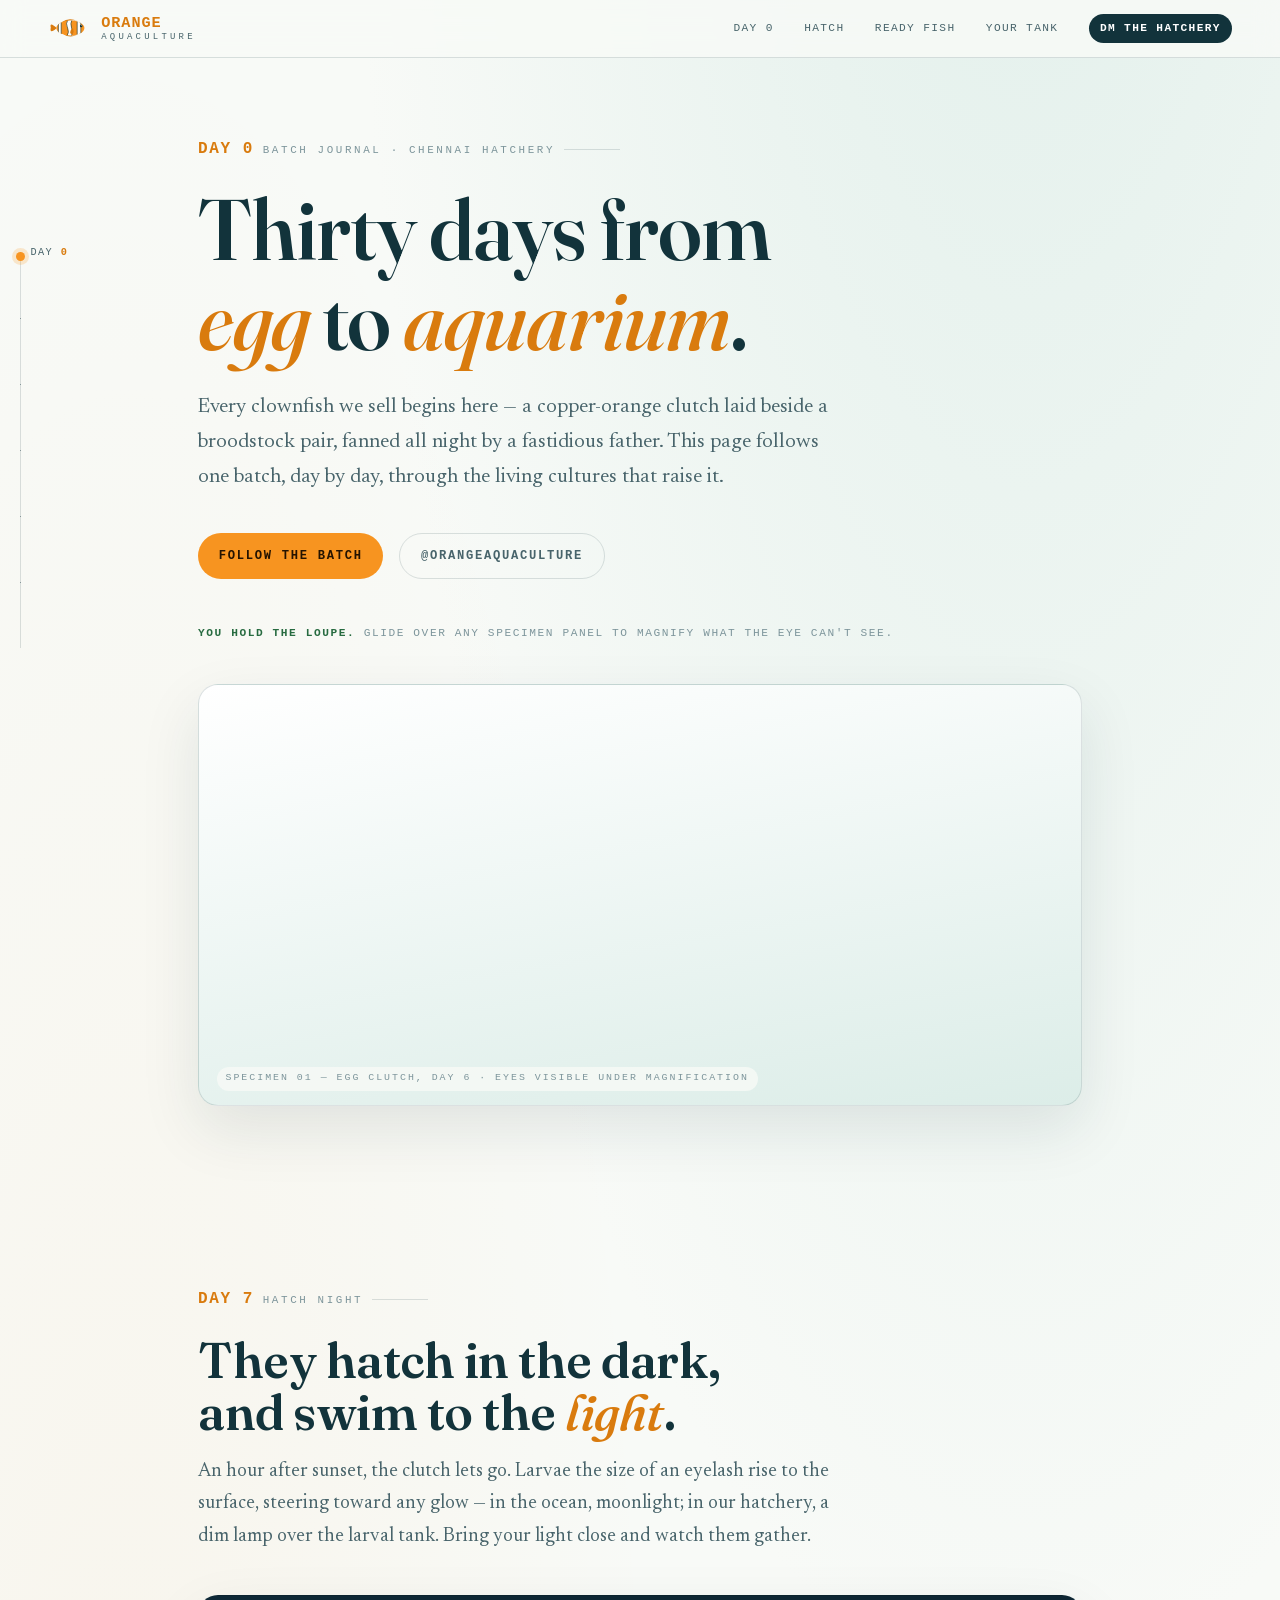
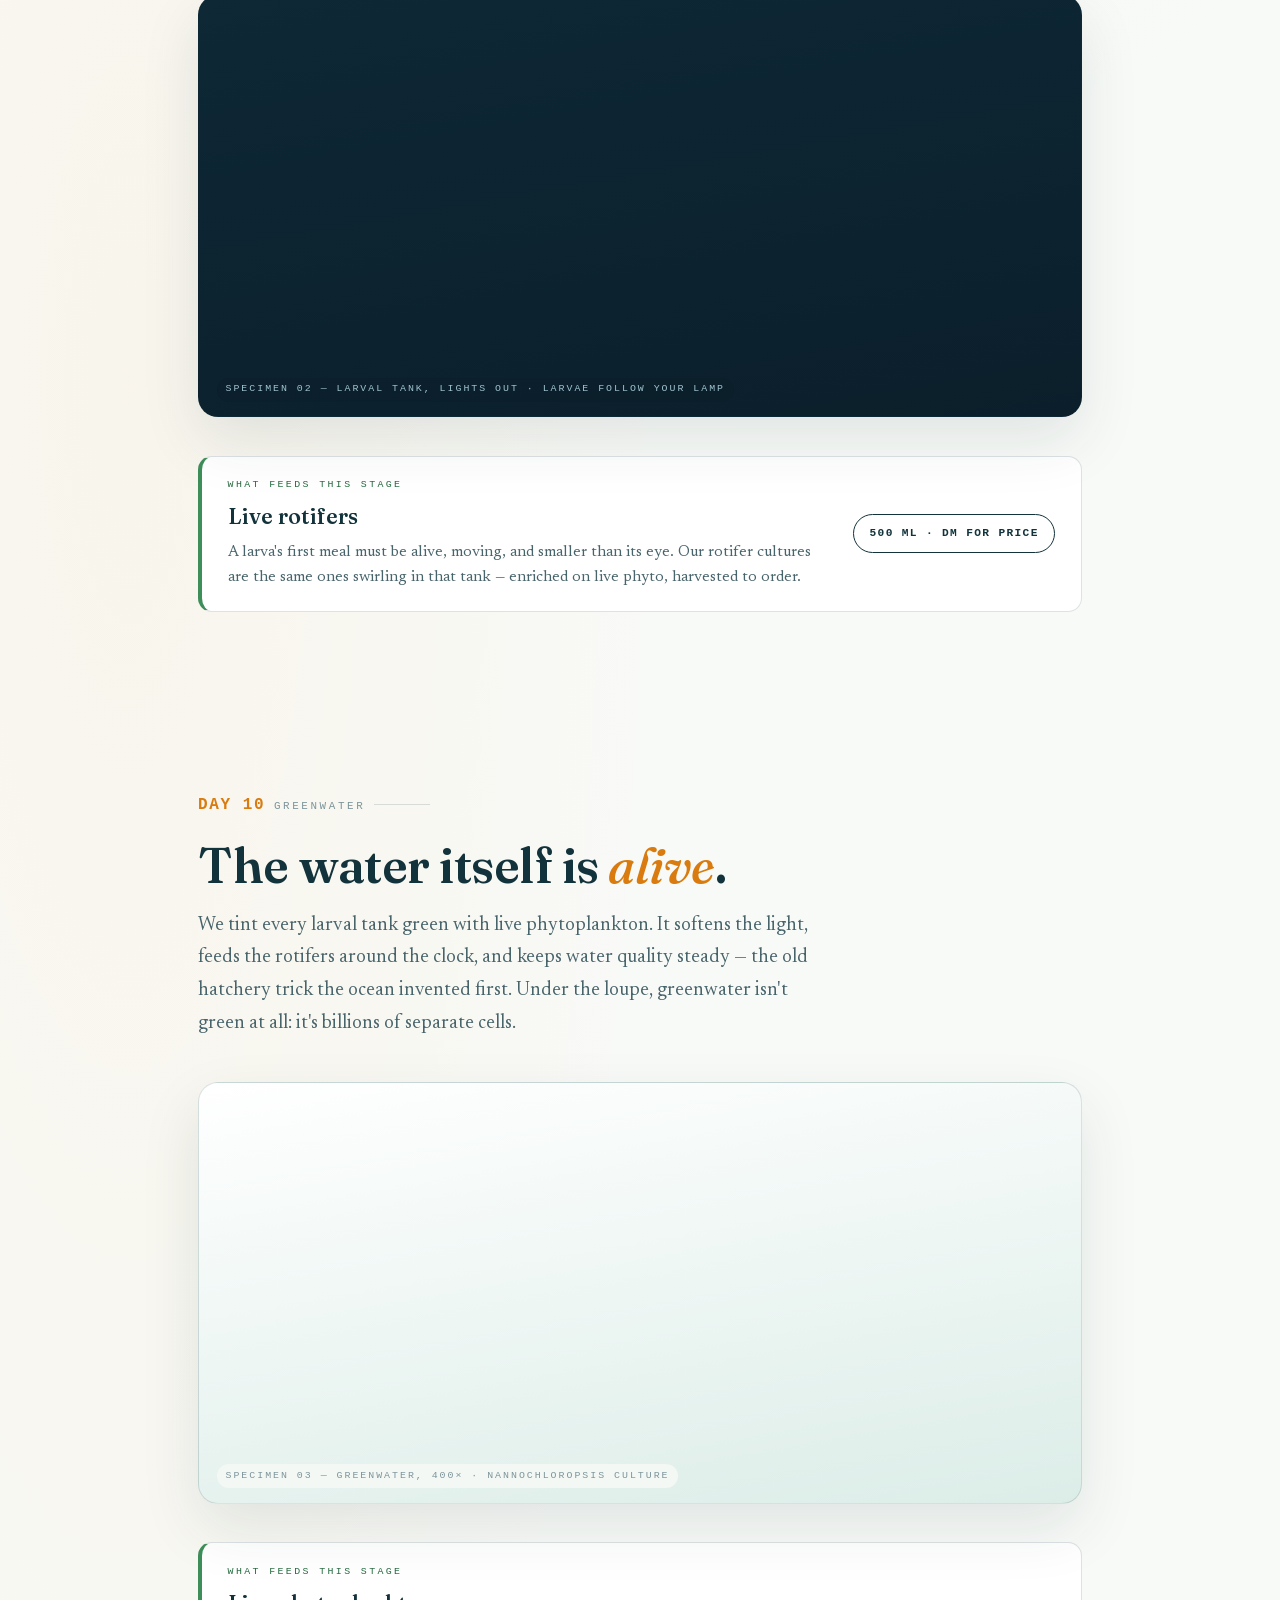
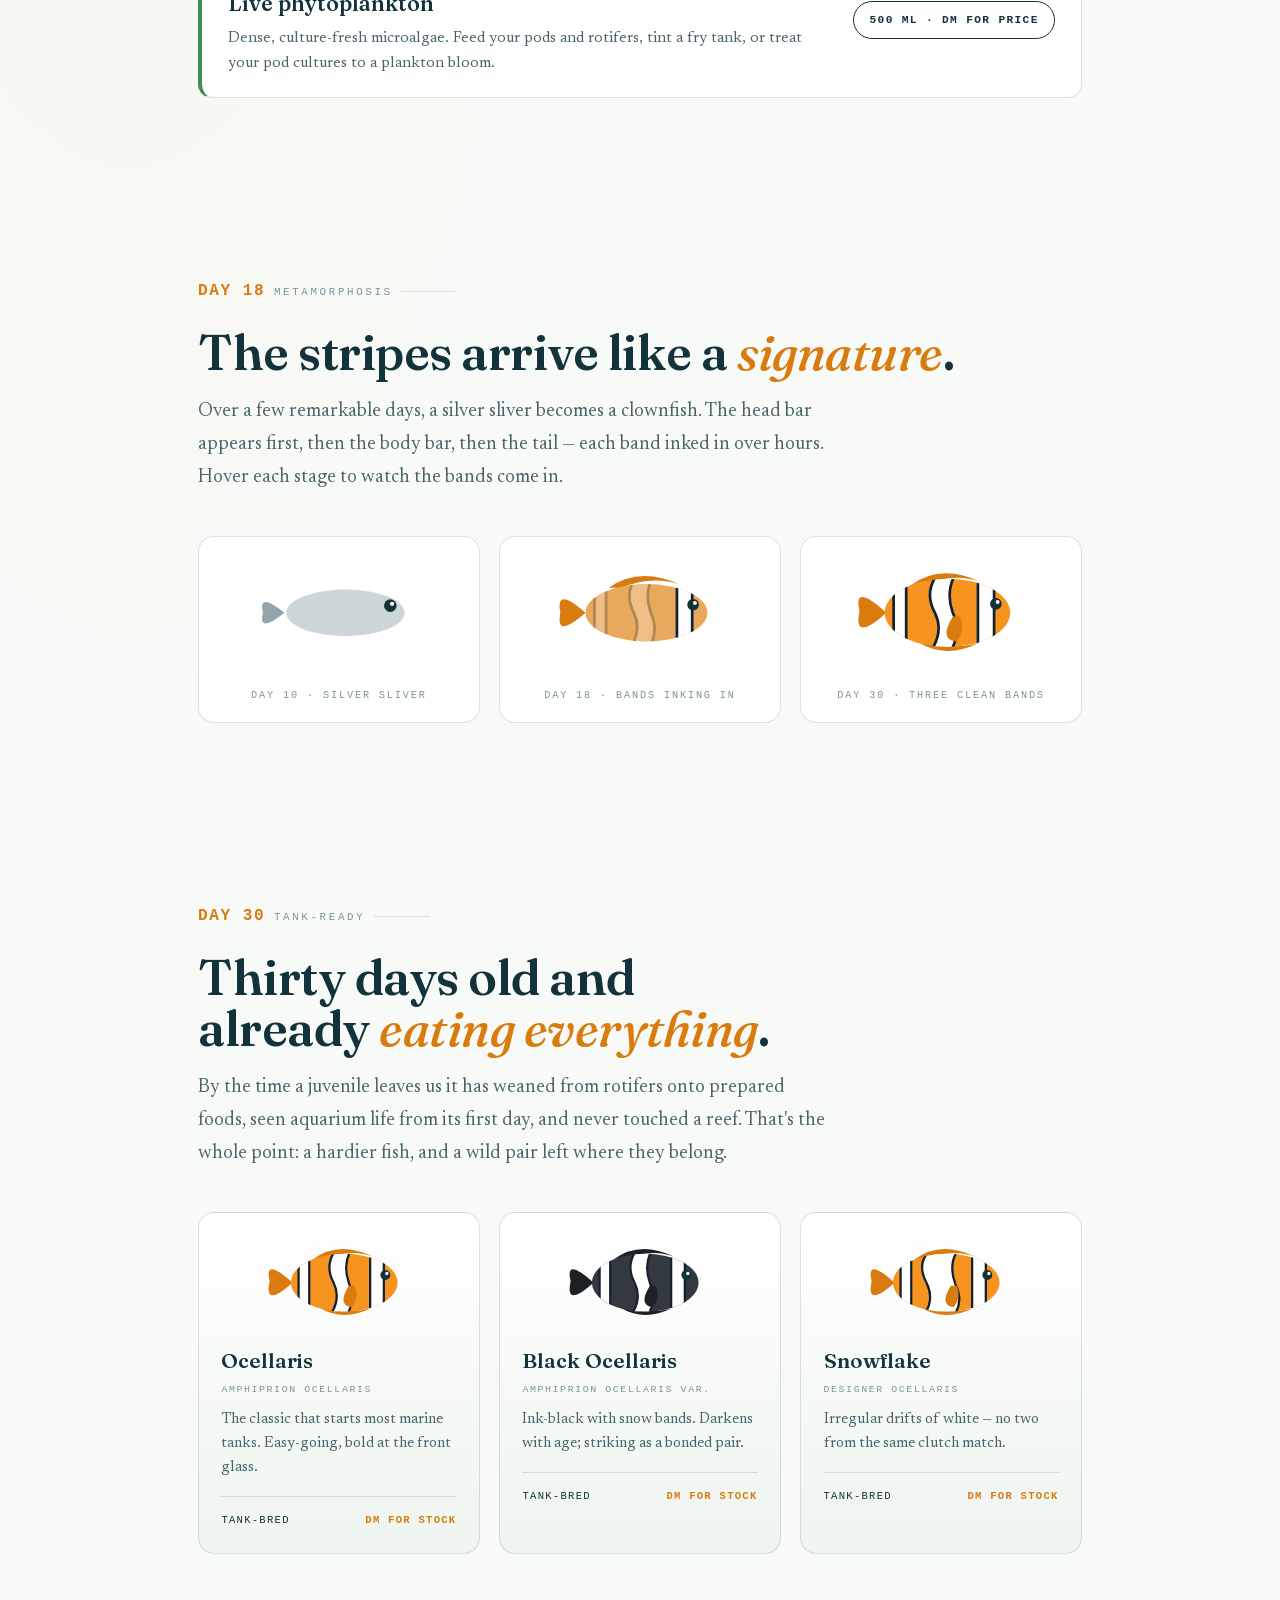
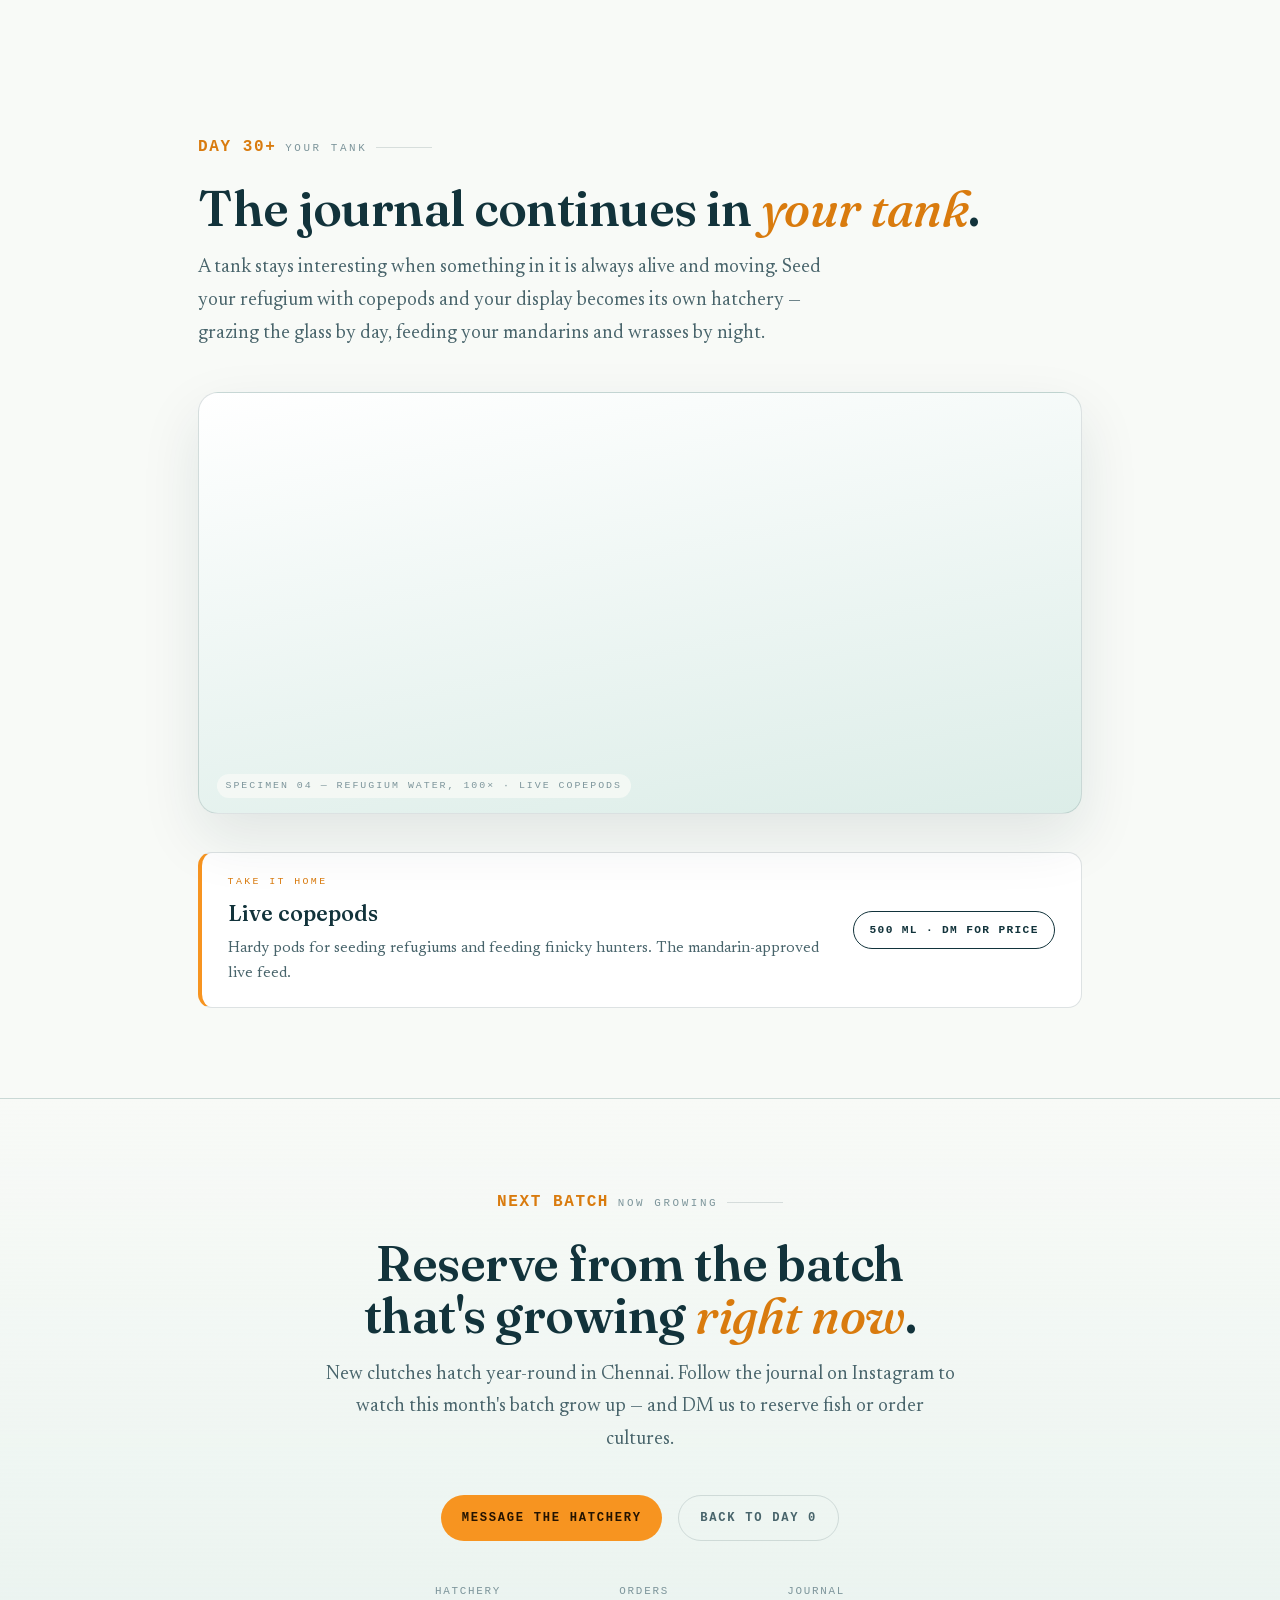
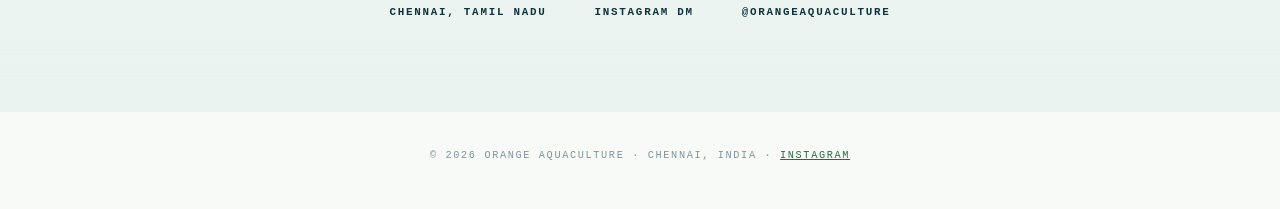
==== commit a357e069: "Replace illustrated bottles with product shots; add SEO, favicons, email channel Copy: remove reef/c" ====
--- a/plan-b/index.html
+++ b/plan-b/index.html
@@ -3,9 +3,11 @@
 <head>
 <meta charset="utf-8">
 <meta name="viewport" content="width=device-width, initial-scale=1">
+<meta name="robots" content="noindex, nofollow">
+<link rel="icon" href="/favicon.ico" sizes="32x32">
 <meta name="theme-color" content="#f8faf7">
-<meta name="description" content="Follow one clownfish batch from egg clutch to reef-ready juvenile at Orange Aquaculture's Chennai hatchery — and the live feed cultures that raise them.">
-<title>Orange Aquaculture — Thirty Days from Egg to Reef</title>
+<meta name="description" content="Follow one clownfish batch from egg clutch to tank-ready juvenile at Orange Aquaculture's Chennai hatchery — and the live feed cultures that raise them.">
+<title>Orange Aquaculture — Thirty Days from Egg to Aquarium</title>
 <link rel="stylesheet" href="fonts.css">
 <link rel="stylesheet" href="styles.css">
 </head>
@@ -37,7 +39,7 @@
     <a href="#day0">Day 0</a>
     <a href="#day7">Hatch</a>
     <a href="#day30">Ready fish</a>
-    <a href="#beyond">Your reef</a>
+    <a href="#beyond">Your tank</a>
     <a class="ig" href="https://www.instagram.com/orangeaquaculture" target="_blank" rel="noopener">DM the hatchery</a>
   </nav>
 </header>
@@ -47,7 +49,7 @@
   <!-- ============ HERO / DAY 0 ============ -->
   <section class="chapter hero" id="day0">
     <span class="day-tag reveal"><b>DAY 0</b> Batch journal &middot; Chennai hatchery</span>
-    <h1 class="reveal">Thirty days from <em>egg</em> to <em>reef</em>.</h1>
+    <h1 class="reveal">Thirty days from <em>egg</em> to <em>aquarium</em>.</h1>
     <p class="prose reveal">Every clownfish we sell begins here — a copper-orange clutch laid
       beside a broodstock pair, fanned all night by a fastidious father. This page follows one
       batch, day by day, through the living cultures that raise it.</p>
@@ -106,7 +108,7 @@
         <span class="s-kicker">What feeds this stage</span>
         <h3>Live phytoplankton</h3>
         <p>Dense, culture-fresh microalgae. Feed your pods and rotifers, tint a fry tank, or
-          treat your corals and clams to a plankton bloom.</p>
+          treat your pod cultures to a plankton bloom.</p>
       </div>
       <a class="s-cta" href="https://www.instagram.com/orangeaquaculture" target="_blank" rel="noopener">500 ml &middot; DM for price</a>
     </div>
@@ -173,7 +175,7 @@
 
   <!-- ============ DAY 30 — READY ============ -->
   <section class="chapter" id="day30">
-    <span class="day-tag reveal"><b>DAY 30</b> Reef-ready</span>
+    <span class="day-tag reveal"><b>DAY 30</b> Tank-ready</span>
     <h2 class="reveal">Thirty days old and already <em>eating everything</em>.</h2>
     <p class="prose reveal">By the time a juvenile leaves us it has weaned from rotifers onto
       prepared foods, seen aquarium life from its first day, and never touched a reef. That's
@@ -199,7 +201,7 @@
         </svg>
         <h3>Ocellaris</h3>
         <p class="sci">Amphiprion ocellaris</p>
-        <p>The classic that starts most reef stories. Easy-going, bold at the front glass.</p>
+        <p>The classic that starts most marine tanks. Easy-going, bold at the front glass.</p>
         <div class="r-foot"><span>Tank-bred</span><a href="https://www.instagram.com/orangeaquaculture" target="_blank" rel="noopener">DM for stock</a></div>
       </article>
 
@@ -251,11 +253,11 @@
     </div>
   </section>
 
-  <!-- ============ BEYOND — YOUR REEF ============ -->
+  <!-- ============ BEYOND — YOUR TANK ============ -->
   <section class="chapter" id="beyond">
-    <span class="day-tag reveal"><b>DAY 30+</b> Your reef</span>
+    <span class="day-tag reveal"><b>DAY 30+</b> Your tank</span>
     <h2 class="reveal">The journal continues in <em>your tank</em>.</h2>
-    <p class="prose reveal">A reef stays interesting when something in it is always alive and
+    <p class="prose reveal">A tank stays interesting when something in it is always alive and
       moving. Seed your refugium with copepods and your display becomes its own hatchery —
       grazing the glass by day, feeding your mandarins and wrasses by night.</p>
 
@@ -266,7 +268,7 @@
 
     <div class="supply supply--orange reveal">
       <div class="s-info">
-        <span class="s-kicker">Take the reef home</span>
+        <span class="s-kicker">Take it home</span>
         <h3>Live copepods</h3>
         <p>Hardy pods for seeding refugiums and feeding finicky hunters. The mandarin-approved live feed.</p>
       </div>
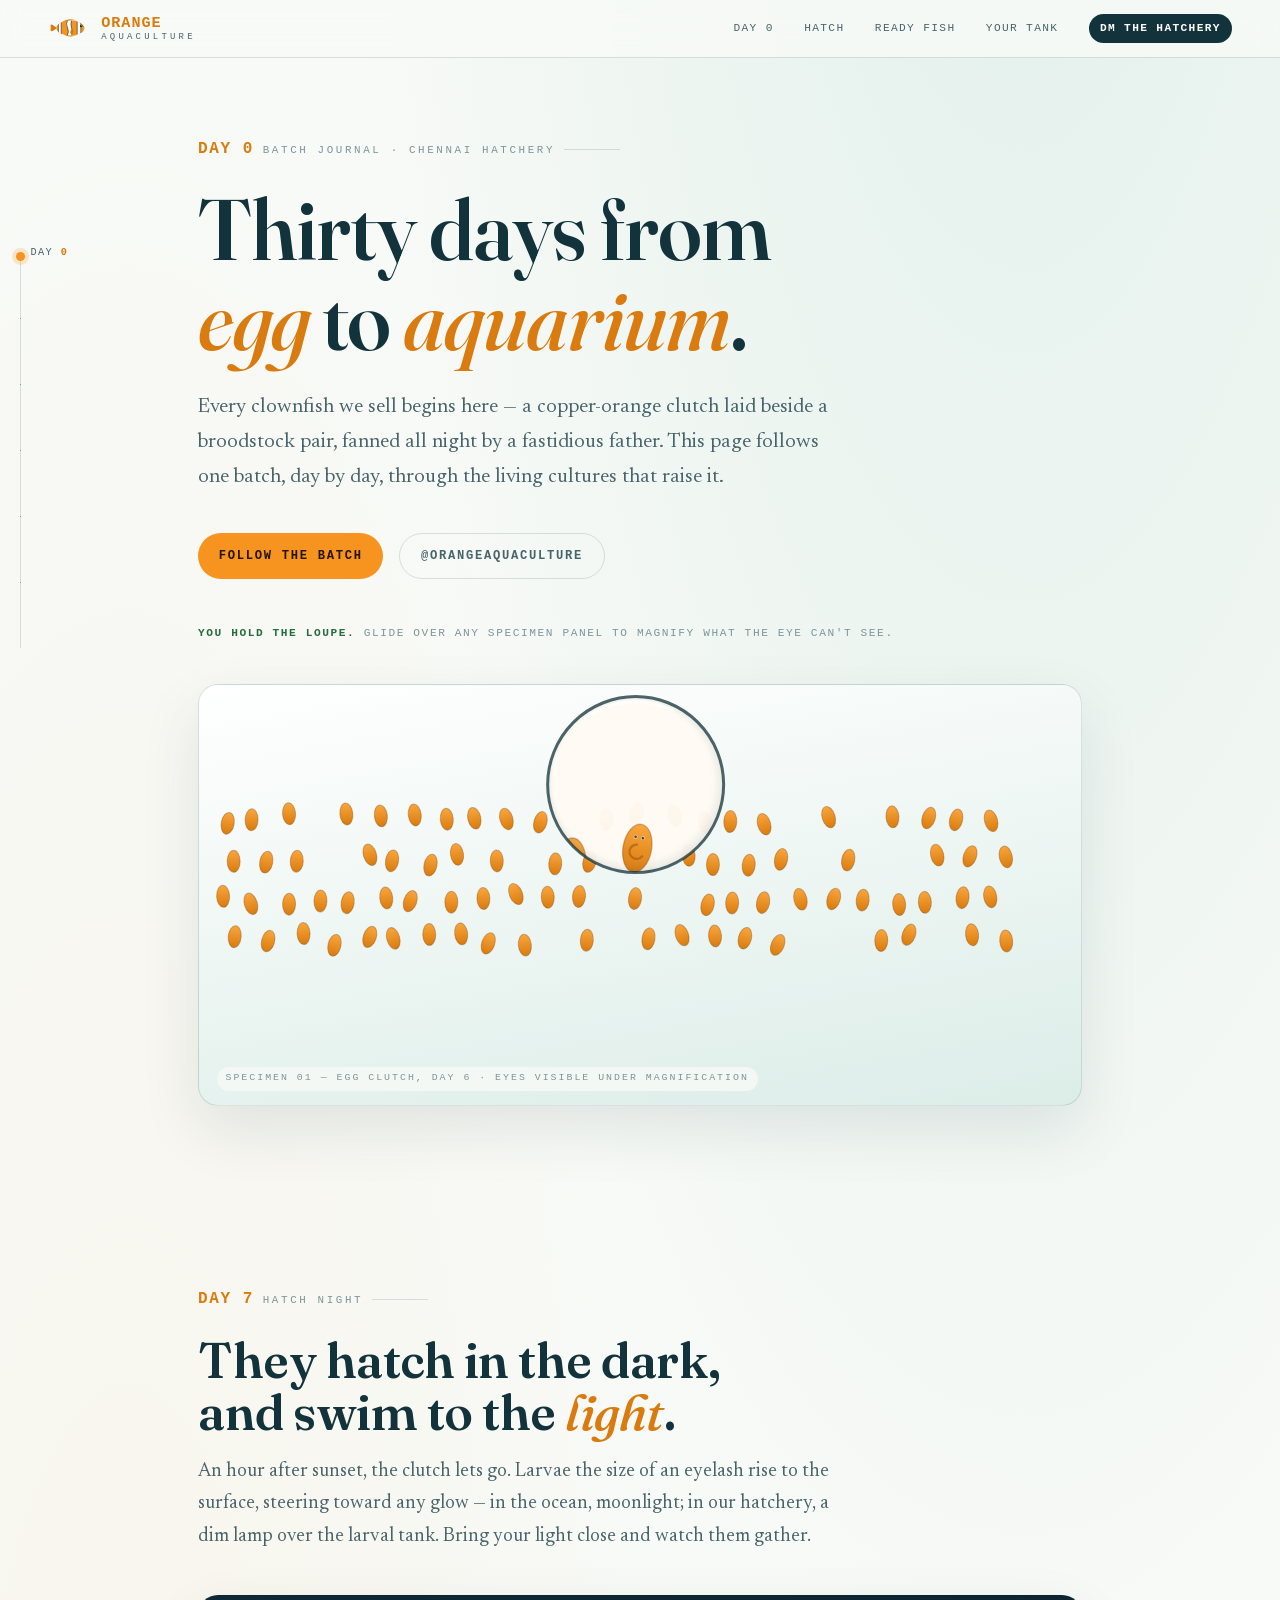
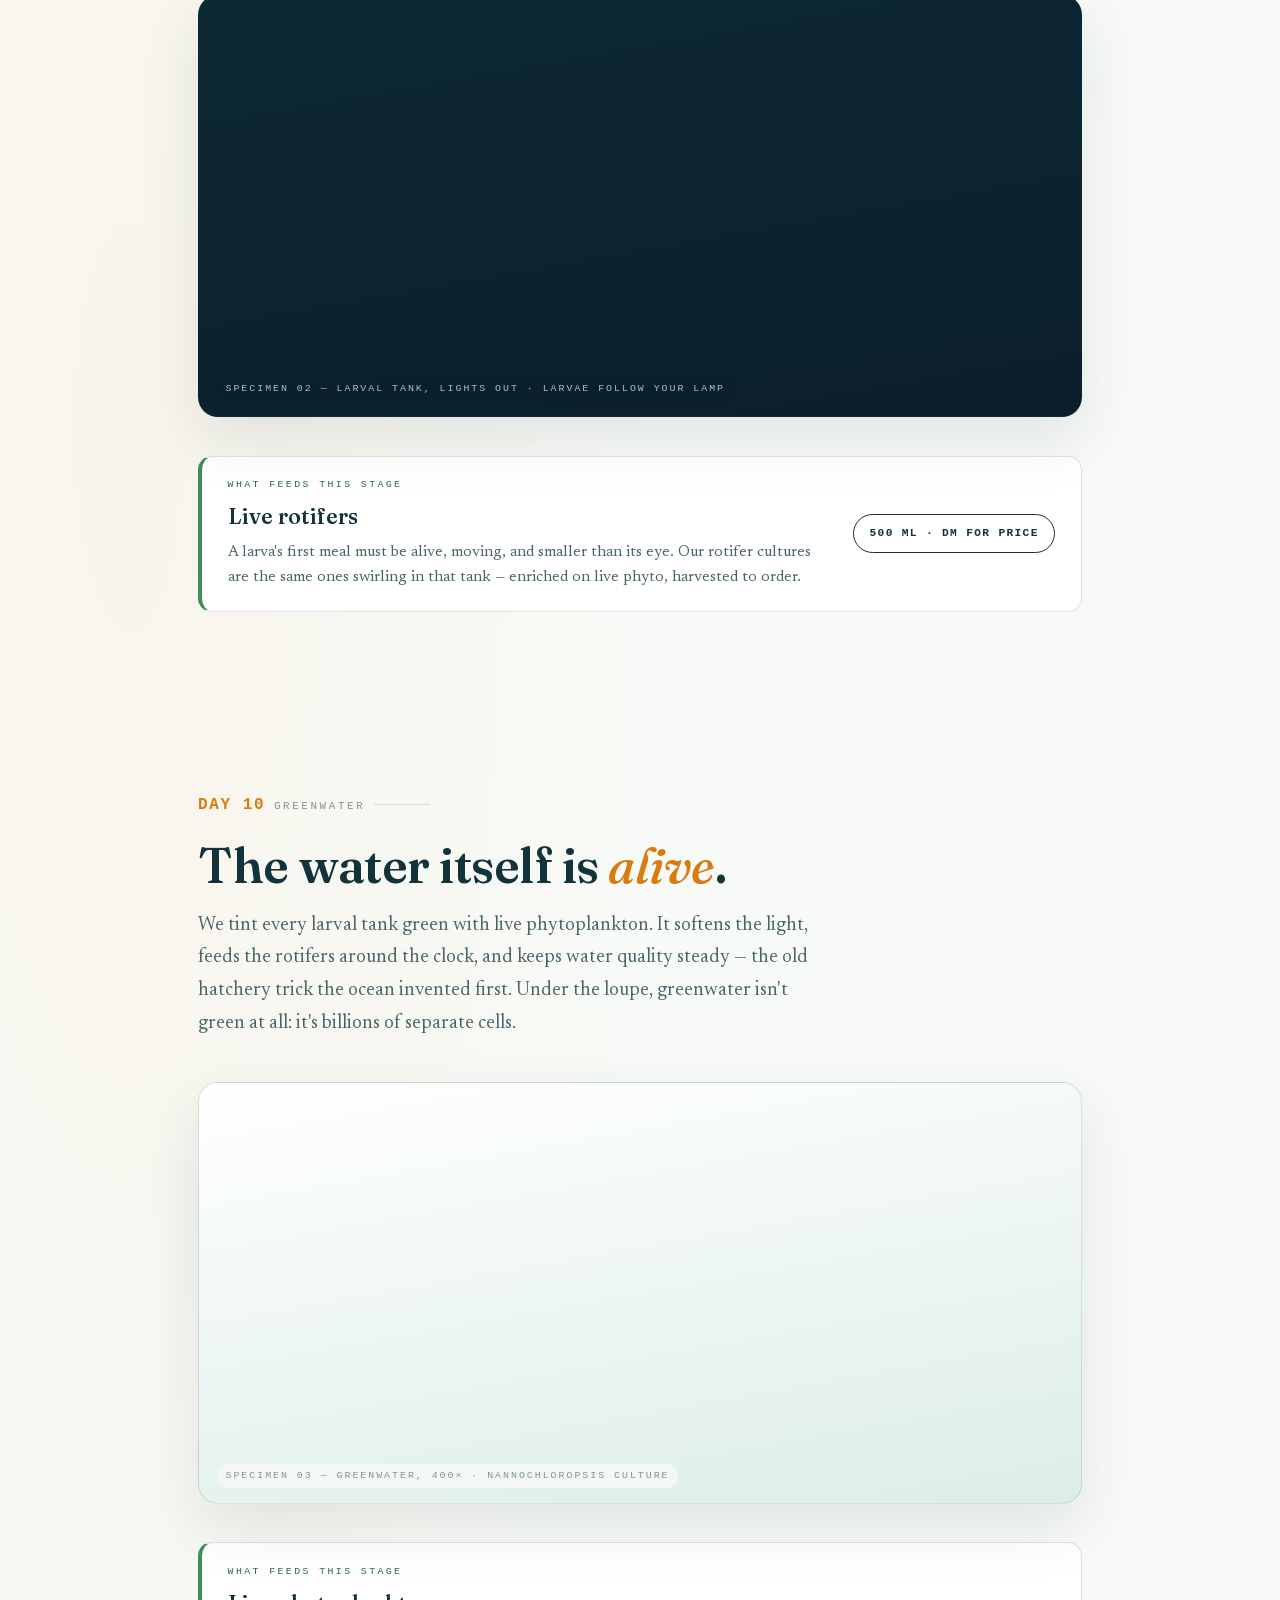
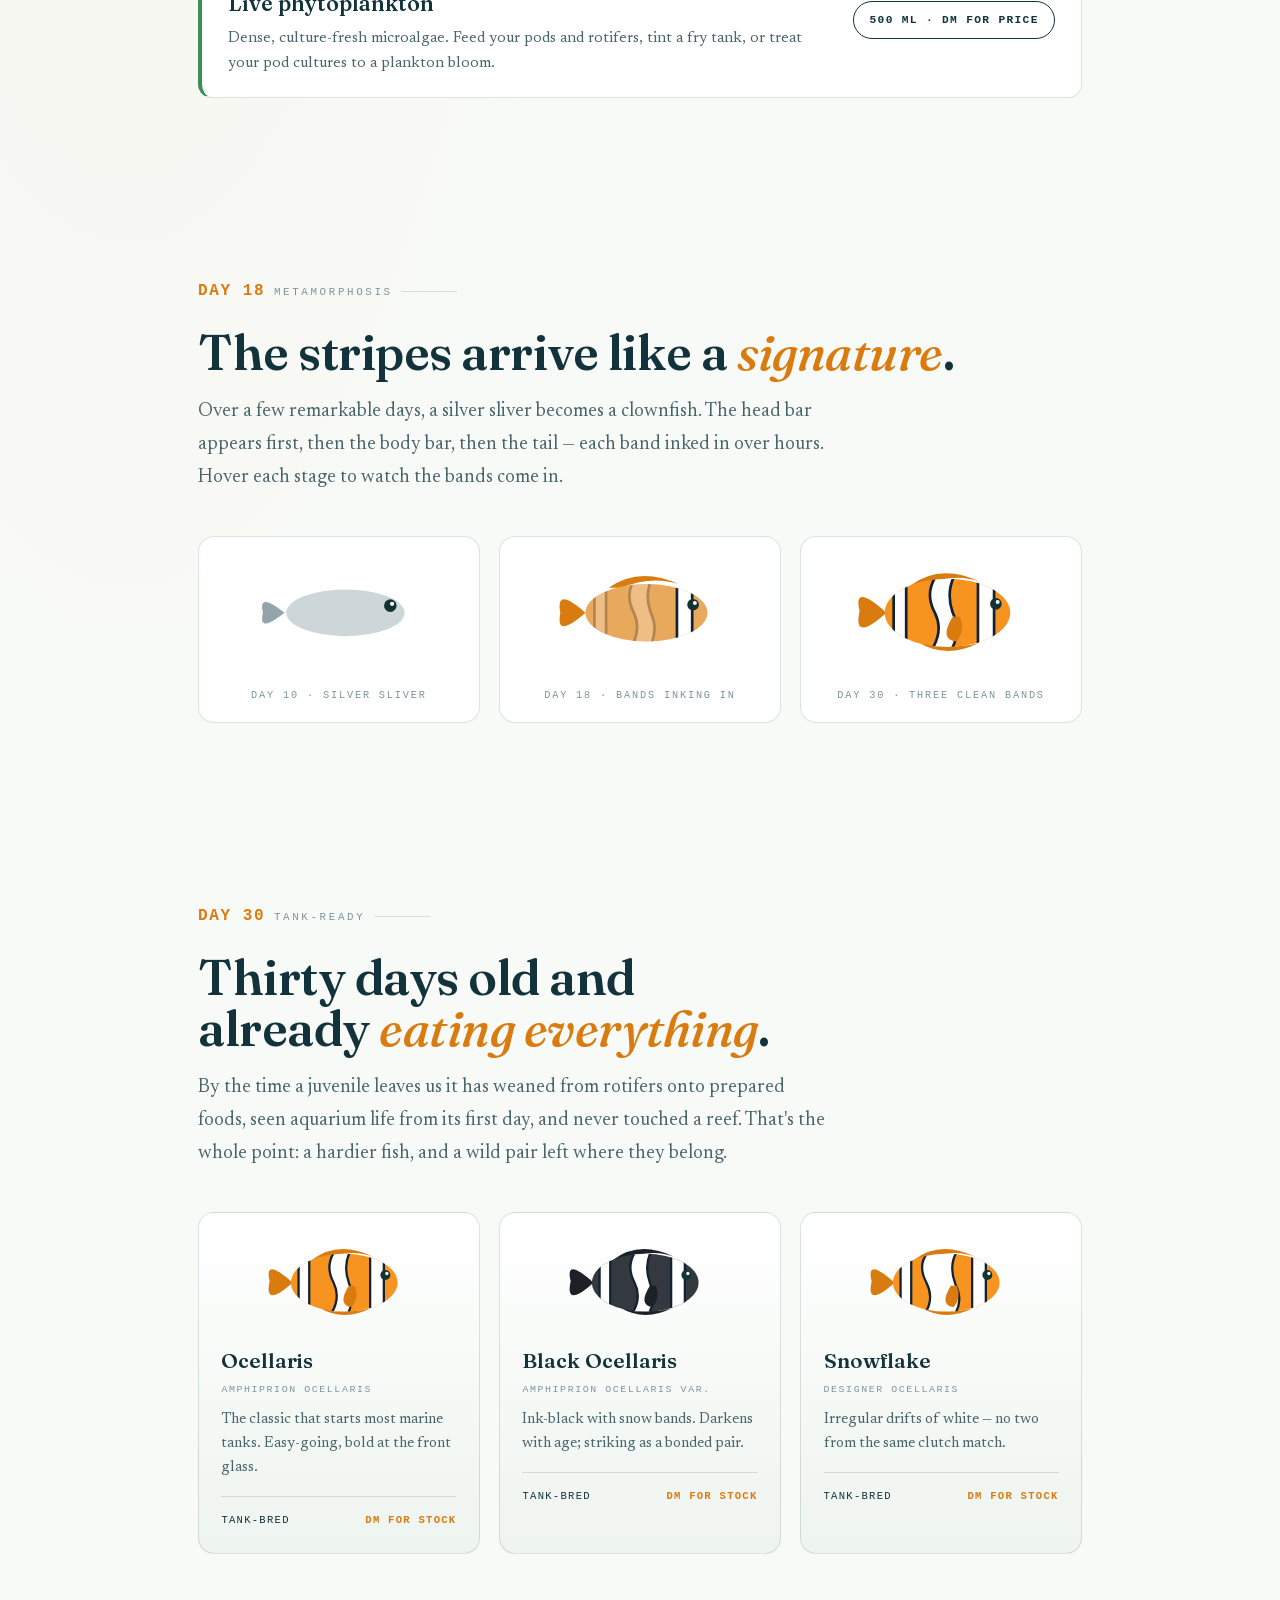
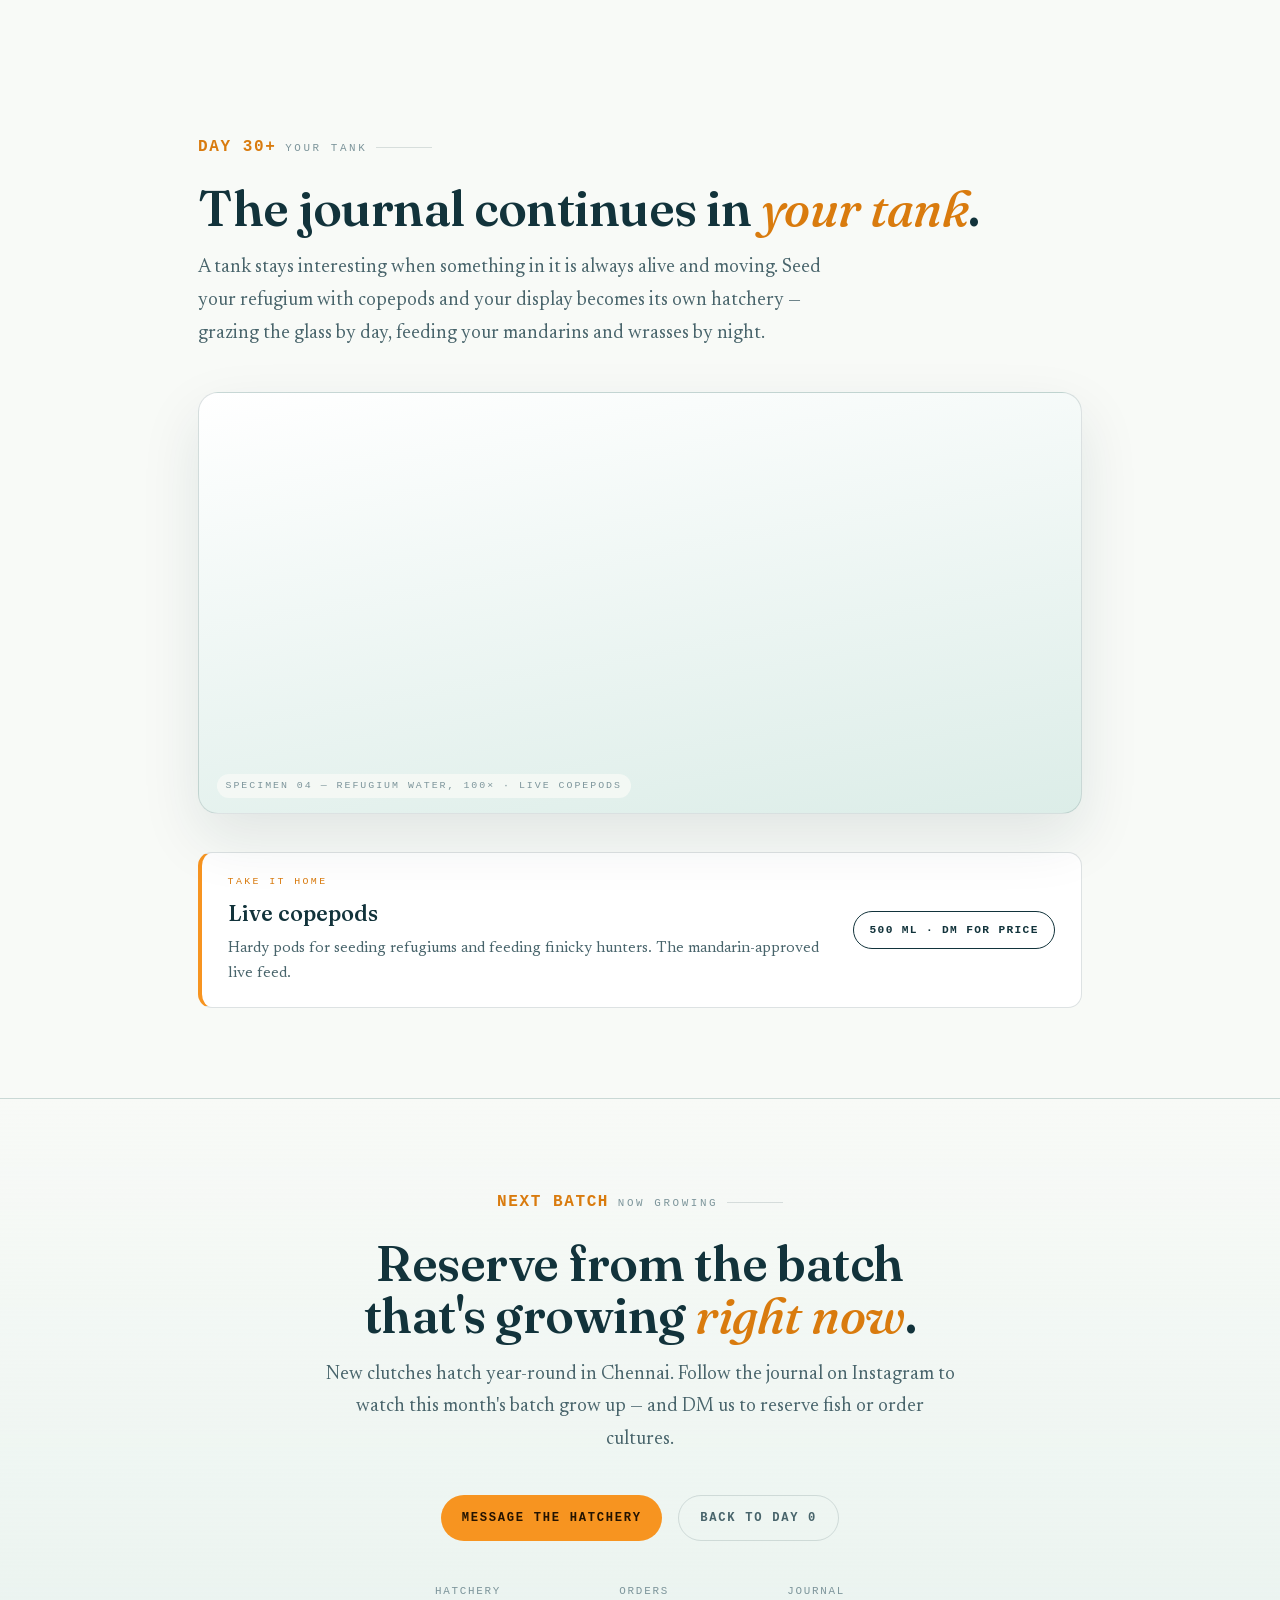
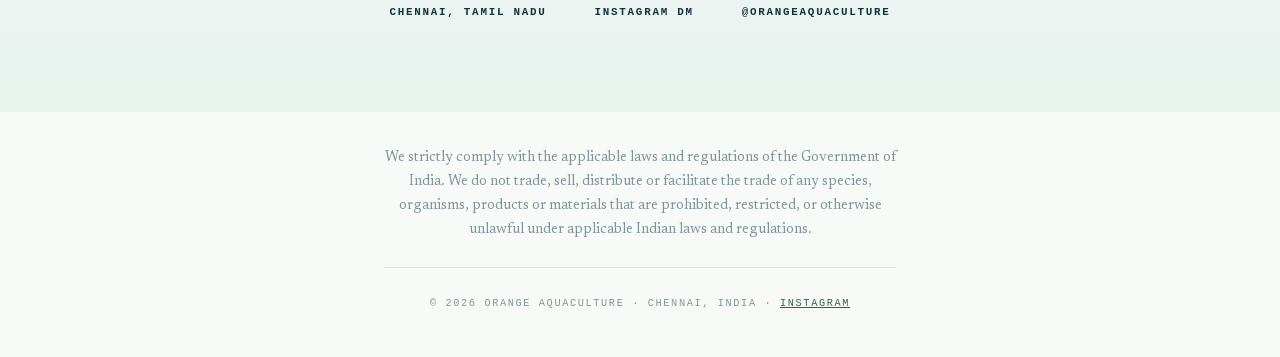
==== commit 82361a6f: "Add India regulatory compliance statement to footer Visible in the footer on both concepts rather th" ====
--- a/plan-b/index.html
+++ b/plan-b/index.html
@@ -298,6 +298,7 @@
 </main>
 
 <footer>
+  <p class="compliance">We strictly comply with the applicable laws and regulations of the Government of India. We do not trade, sell, distribute or facilitate the trade of any species, organisms, products or materials that are prohibited, restricted, or otherwise unlawful under applicable Indian laws and regulations.</p>
   &copy; 2026 Orange Aquaculture &middot; Chennai, India &middot;
   <a href="https://www.instagram.com/orangeaquaculture" target="_blank" rel="noopener">Instagram</a>
 </footer>
--- a/plan-b/styles.css
+++ b/plan-b/styles.css
@@ -393,6 +393,22 @@
 }
 footer a { color: var(--green-deep); }
 
+/* compliance statement — set in the body serif, sentence case, since the
+   footer's uppercase mono is unreadable across a paragraph */
+.compliance {
+  max-width: 64ch;
+  margin: 0 auto 1.7rem;
+  padding-bottom: 1.5rem;
+  border-bottom: 1px solid rgba(0, 0, 0, 0.1);
+  font-family: var(--serif);
+  font-size: 0.88rem;
+  line-height: 1.7;
+  letter-spacing: 0;
+  text-transform: none;
+  text-wrap: pretty;
+  color: var(--ink-faint);
+}
+
 /* ---------- day rail ---------- */
 
 .rail {
